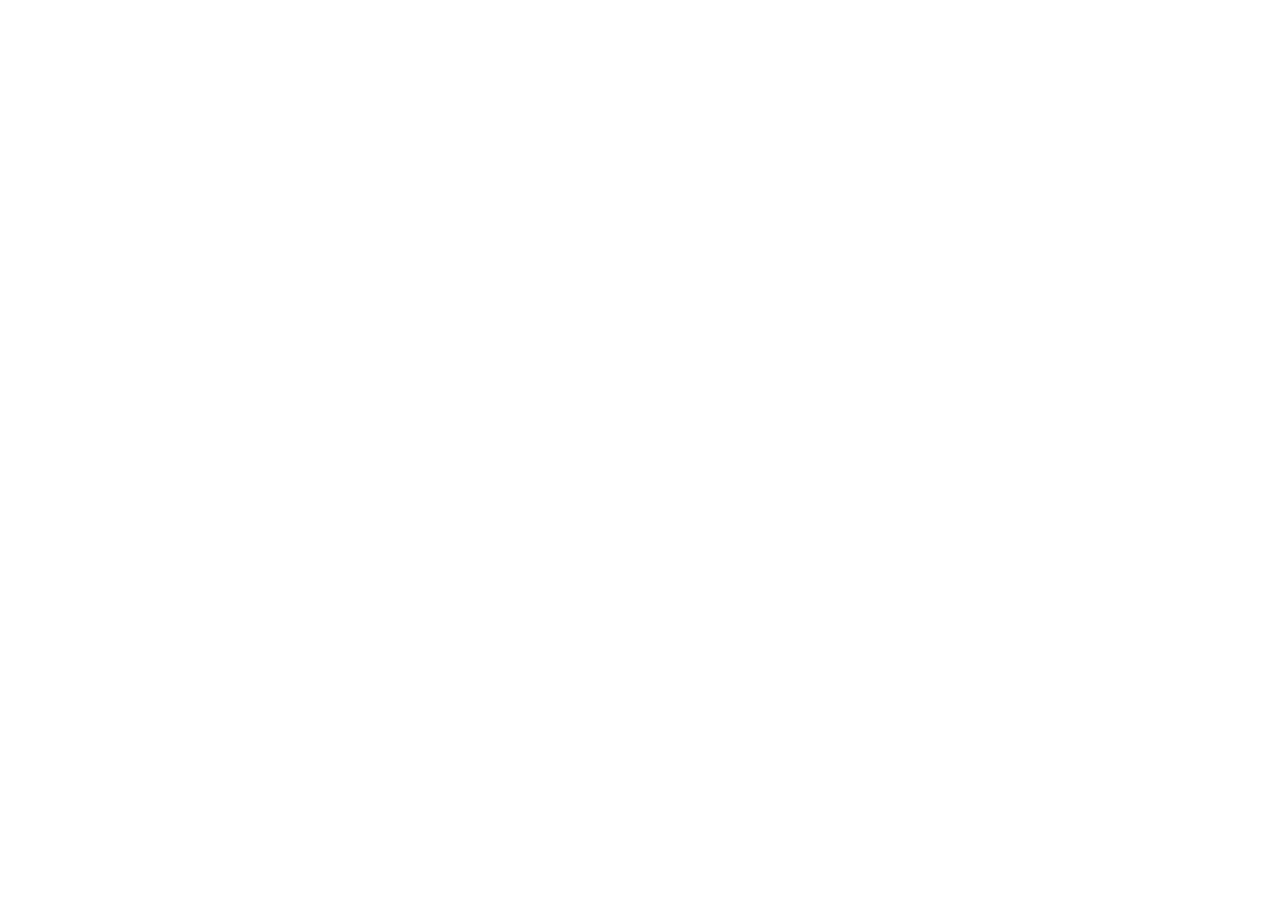
==== HTML-folder/editor.html @ 886d361d "nextline-cv-studio" ====
<!DOCTYPE html>
<html lang="en">
<head>
    <meta charset="UTF-8">
    <meta name="viewport" content="width=device-width, initial-scale=1.0">
    <title>Make Your CV</title>
    <link rel="shortcut icon" href="../assets/icons/logo.png" type="image/x-icon">
    <link rel="stylesheet" href="../CSS-folder/common.css">
    <link rel="stylesheet" href="../CSS-folder/editor.css">
</head>
<body>
    




    <script src="../JS-folder/editor.js"></script>
</body>
</html>
---- CSS-folder/common.css ----
*{
    margin: 0%;
    padding: 0%;
    box-sizing: border-box;
}

/* is file me ap common css lekhen ge jo hr file k leye apply hoga jese navbar ki css etc. and remove this line before coding */
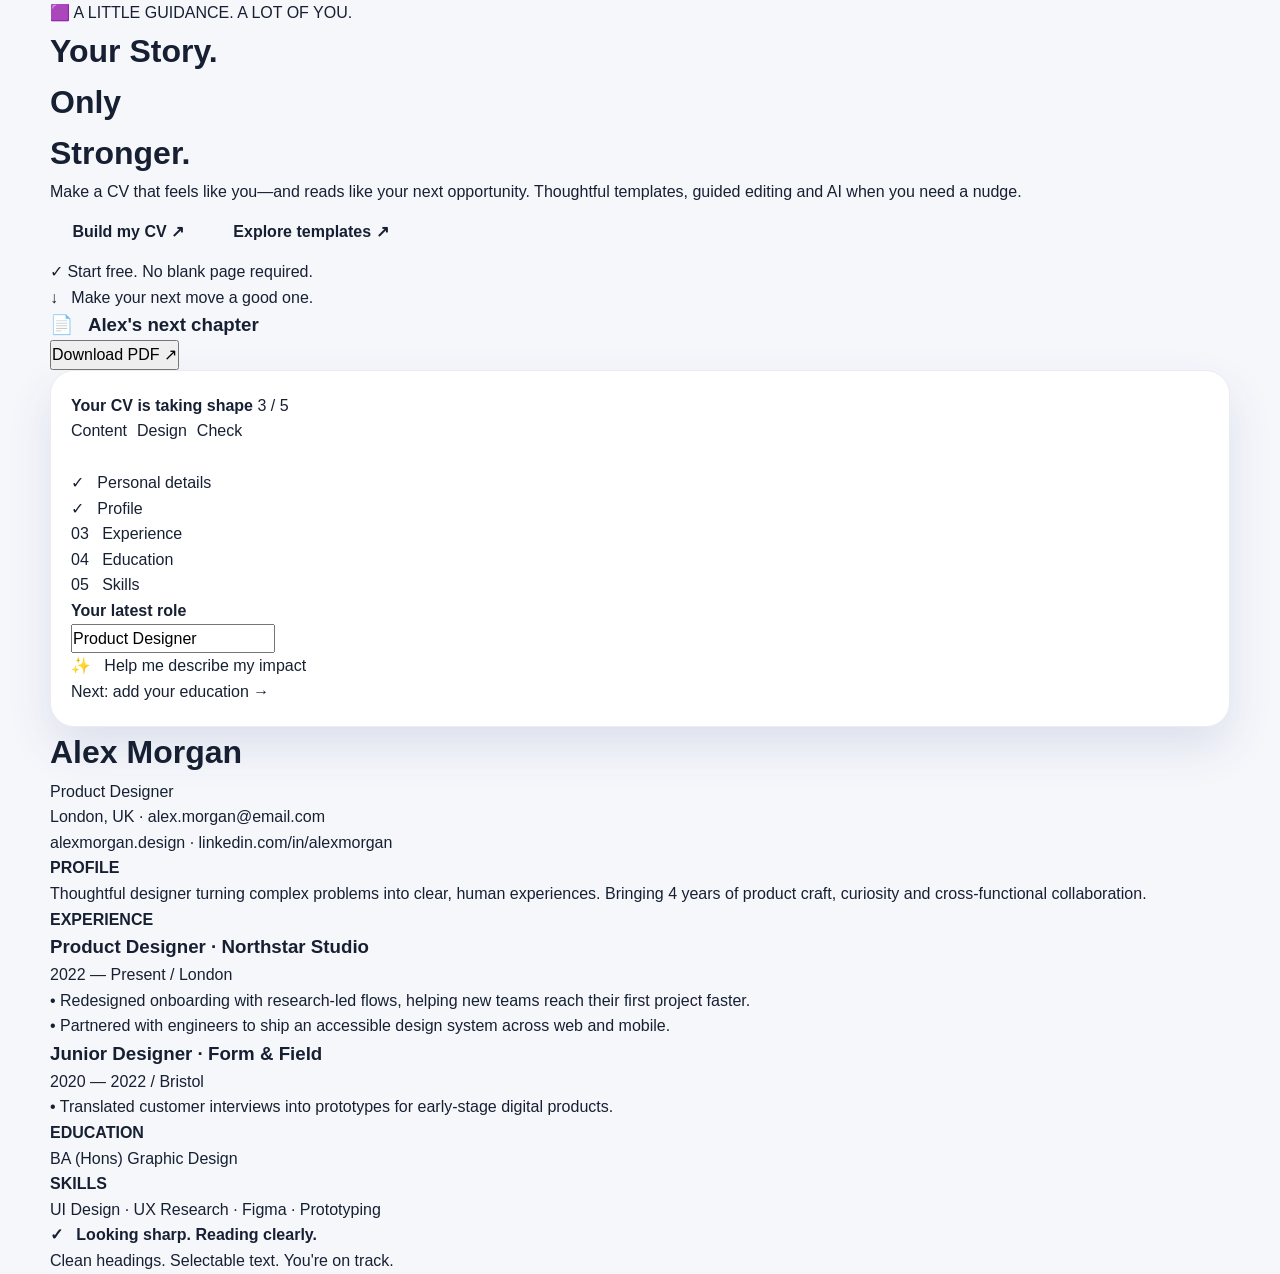
==== commit ed8296bc: "Updated HTML project" ====
--- a/HTML-folder/editor.html
+++ b/HTML-folder/editor.html
@@ -1,19 +1,224 @@
 <!DOCTYPE html>
 <html lang="en">
-<head>
-    <meta charset="UTF-8">
-    <meta name="viewport" content="width=device-width, initial-scale=1.0">
-    <title>Make Your CV</title>
-    <link rel="shortcut icon" href="../assets/icons/logo.png" type="image/x-icon">
-    <link rel="stylesheet" href="../CSS-folder/common.css">
-    <link rel="stylesheet" href="../CSS-folder/editor.css">
-</head>
-<body>
-    
-
-
-
-
-    <script src="../JS-folder/editor.js"></script>
-</body>
-</html>+  <head>
+    <meta charset="UTF-8" />
+    <meta name="viewport" content="width=device-width, initial-scale=1.0" />
+    <title>Build Your CV | nextline CV Studio</title>
+    <link rel="shortcut icon" href="../assets/icons/logo.png" type="image/x-icon" />
+    <link rel="stylesheet" href="../CSS-folder/common.css" />
+    <link rel="stylesheet" href="../CSS-folder/editor.css" />
+  </head>
+  <body>
+  <div class="container">
+
+        <div class="left">
+
+            <div class="small-text">
+                🟪 A LITTLE GUIDANCE. A LOT OF YOU.
+            </div>
+
+            <h1>
+                Your Story.<br>
+                Only<br>
+                Stronger.
+            </h1>
+
+            <div class="line"></div>
+
+            <p class="description">
+                Make a CV that feels like you—and reads like your
+                next opportunity. Thoughtful templates, guided
+                editing and AI when you need a nudge.
+            </p>
+
+            <div class="buttons">
+
+                <a href="#" class="btn primary">
+                    Build my CV ↗
+                </a>
+
+                <a href="#" class="btn secondary">
+                    Explore templates ↗
+                </a>
+
+            </div>
+
+            <div class="check">
+                <span>✓</span> Start free. No blank page required.
+            </div>
+
+            <div class="bottom-text">
+                ↓ &nbsp; Make your next move a good one.
+            </div>
+
+        </div>
+
+
+        <!-- RIGHT SIDE -->
+
+        <div class="right">
+
+            <div class="editor">
+
+                <div class="top-bar">
+
+                    <h3>📄 &nbsp; Alex's next chapter</h3>
+
+                    <button class="download">
+                        Download PDF ↗
+                    </button>
+
+                </div>
+
+
+                <div class="editor-content">
+
+                    <!-- SIDEBAR -->
+
+                    <div class="sidebar">
+
+                        <div class="progress">
+                            <b>Your CV is taking shape</b>
+                            <span>3 / 5</span>
+                        </div>
+
+                        <div class="progress-line">
+                            <div></div>
+                        </div>
+
+                        <div class="tabs">
+                            <span class="active">Content</span>
+                            <span>Design</span>
+                            <span>Check</span>
+                        </div>
+
+                        <div class="menu">
+
+                            <p>✓ &nbsp; Personal details</p>
+
+                            <p>✓ &nbsp; Profile</p>
+
+                            <p class="selected">
+                                03 &nbsp; Experience
+                            </p>
+
+                            <p>04 &nbsp; Education</p>
+
+                            <p>05 &nbsp; Skills</p>
+
+                        </div>
+
+                        <h4>Your latest role</h4>
+
+                        <input type="text" value="Product Designer">
+
+                        <div class="help">
+                            ✨ &nbsp; Help me describe my impact
+                        </div>
+
+                        <div class="next">
+                            Next: add your education →
+                        </div>
+
+                    </div>
+
+
+                    <!-- CV PREVIEW -->
+
+                    <div class="preview">
+
+                        <div class="cv">
+
+                            <h1>Alex Morgan</h1>
+
+                            <div class="job">
+                                Product Designer
+                            </div>
+
+                            <div class="details">
+                                London, UK · alex.morgan@email.com<br>
+                                alexmorgan.design · linkedin.com/in/alexmorgan
+                            </div>
+
+                            <div class="cv-line"></div>
+
+                            <h4>PROFILE</h4>
+
+                            <p>
+                                Thoughtful designer turning complex problems
+                                into clear, human experiences. Bringing 4 years
+                                of product craft, curiosity and cross-functional
+                                collaboration.
+                            </p>
+
+                            <h4>EXPERIENCE</h4>
+
+                            <h3>
+                                Product Designer · Northstar Studio
+                            </h3>
+
+                            <div class="details">
+                                2022 — Present / London
+                            </div>
+
+                            <p>
+                                • Redesigned onboarding with research-led flows,
+                                helping new teams reach their first project faster.
+                            </p>
+
+                            <p>
+                                • Partnered with engineers to ship an accessible
+                                design system across web and mobile.
+                            </p>
+
+                            <h3>
+                                Junior Designer · Form & Field
+                            </h3>
+
+                            <div class="details">
+                                2020 — 2022 / Bristol
+                            </div>
+
+                            <p>
+                                • Translated customer interviews into prototypes
+                                for early-stage digital products.
+                            </p>
+
+                            <h4>EDUCATION</h4>
+
+                            <p>
+                                BA (Hons) Graphic Design
+                            </p>
+
+                            <h4>SKILLS</h4>
+
+                            <p>
+                                UI Design · UX Research · Figma · Prototyping
+                            </p>
+
+                        </div>
+
+                    </div>
+
+                </div>
+
+            </div>
+
+
+            <!-- NOTIFICATION -->
+
+            <div class="notification">
+
+                <b>✓ &nbsp; Looking sharp. Reading clearly.</b>
+
+                <p>
+                    Clean headings. Selectable text. You're on track.
+                </p>
+
+            </div>
+
+        </div>
+
+    </div>
+  </body>
+</html>
--- a/CSS-folder/common.css
+++ b/CSS-folder/common.css
@@ -1,7 +1,196 @@
-*{
-    margin: 0%;
-    padding: 0%;
-    box-sizing: border-box;
+:root {
+  --bg: #f6f7fb;
+  --panel: #ffffff;
+  --panel-soft: #eef3ff;
+  --primary: #4b6bff;
+  --primary-deep: #2f4fd7;
+  --accent: #ffb545;
+  --text: #172033;
+  --muted: #5e6b85;
+  --line: rgba(23, 32, 51, 0.08);
+  --success: #1bbf70;
+  --shadow: 0 20px 45px rgba(41, 63, 128, 0.12);
 }
 
-/* is file me ap common css lekhen ge jo hr file k leye apply hoga jese navbar ki css etc. and remove this line before coding */+* {
+  box-sizing: border-box;
+  margin: 0;
+  padding: 0;
+}
+
+html {
+  scroll-behavior: smooth;
+}
+
+body {
+  font-family: "Segoe UI", Tahoma, sans-serif;
+  background: var(--bg);
+  color: var(--text);
+  line-height: 1.6;
+}
+
+a {
+  color: inherit;
+  text-decoration: none;
+}
+
+img {
+  max-width: 100%;
+  display: block;
+}
+
+button,
+input,
+select {
+  font: inherit;
+}
+
+.container {
+  width: min(1180px, calc(100% - 32px));
+  margin: 0 auto;
+}
+
+.site-header {
+  position: sticky;
+  top: 0;
+  z-index: 20;
+  backdrop-filter: blur(14px);
+  background: rgba(246, 247, 251, 0.8);
+  border-bottom: 1px solid var(--line);
+}
+
+.site-header .container {
+  display: flex;
+  align-items: center;
+  justify-content: space-between;
+  min-height: 78px;
+  gap: 18px;
+}
+
+.brand {
+  display: flex;
+  align-items: center;
+  gap: 12px;
+  font-weight: 700;
+  letter-spacing: 0.04em;
+}
+
+.brand-mark {
+  width: 42px;
+  height: 42px;
+  border-radius: 12px;
+  display: grid;
+  place-items: center;
+  background: linear-gradient(135deg, var(--primary), #7ec8ff);
+  color: #fff;
+  font-weight: 900;
+}
+
+.nav {
+  display: flex;
+  align-items: center;
+  gap: 28px;
+  color: var(--muted);
+}
+
+.nav a {
+  font-size: 0.96rem;
+  transition: color 0.2s ease;
+}
+
+.nav a:hover {
+  color: var(--primary);
+}
+
+.header-actions {
+  display: flex;
+  align-items: center;
+  gap: 12px;
+}
+
+.btn {
+  display: inline-flex;
+  align-items: center;
+  justify-content: center;
+  gap: 8px;
+  border: none;
+  border-radius: 12px;
+  padding: 0.9rem 1.4rem;
+  font-weight: 700;
+  cursor: pointer;
+  transition: transform 0.2s ease, box-shadow 0.2s ease, background 0.2s ease;
+}
+
+.btn:hover {
+  transform: translateY(-1px);
+}
+
+.btn-primary {
+  background: linear-gradient(135deg, var(--primary), var(--primary-deep));
+  color: #fff;
+  box-shadow: 0 18px 35px rgba(75, 107, 255, 0.22);
+}
+
+.btn-secondary {
+  background: #fff;
+  color: var(--text);
+  border: 1px solid var(--line);
+}
+
+.btn-ghost {
+  background: transparent;
+  color: var(--primary);
+  border: 1px solid rgba(75, 107, 255, 0.25);
+}
+
+.page-shell {
+  padding: 52px 0 80px;
+}
+
+.card {
+  background: var(--panel);
+  border: 1px solid var(--line);
+  border-radius: 22px;
+  box-shadow: var(--shadow);
+}
+
+.eyebrow {
+  display: inline-block;
+  padding: 0.5rem 0.8rem;
+  border-radius: 999px;
+  font-size: 0.75rem;
+  font-weight: 700;
+  letter-spacing: 0.06em;
+  text-transform: uppercase;
+  background: rgba(75, 107, 255, 0.12);
+  color: var(--primary);
+}
+
+.section-title {
+  font-size: clamp(2rem, 4vw, 3.5rem);
+  line-height: 1.1;
+  letter-spacing: -0.04em;
+}
+
+.muted {
+  color: var(--muted);
+}
+
+.grid {
+  display: grid;
+}
+
+@media (max-width: 760px) {
+  .site-header .container {
+    flex-wrap: wrap;
+    justify-content: center;
+    padding: 14px 0;
+  }
+
+  .nav {
+    width: 100%;
+    justify-content: center;
+    flex-wrap: wrap;
+    gap: 12px 18px;
+  }
+}
--- a/CSS-folder/editor.css
+++ b/CSS-folder/editor.css
@@ -0,0 +1,194 @@
+.editor-wrap {
+  padding: 38px 0 80px;
+}
+
+.editor-shell {
+  display: grid;
+  grid-template-columns: 240px minmax(0, 1.3fr) 360px;
+  gap: 20px;
+  align-items: start;
+}
+
+.sidebar,
+.workspace,
+.preview-panel {
+  background: #fff;
+  border: 1px solid var(--line);
+  border-radius: 24px;
+  box-shadow: var(--shadow);
+}
+
+.sidebar,
+.workspace {
+  padding: 22px 20px;
+}
+
+.side-group {
+  margin-bottom: 28px;
+}
+
+.side-group h3 {
+  margin-bottom: 14px;
+  font-size: 0.9rem;
+  letter-spacing: 0.08em;
+  text-transform: uppercase;
+  color: var(--muted);
+}
+
+.side-list {
+  display: grid;
+  gap: 12px;
+}
+
+.side-item {
+  display: flex;
+  justify-content: space-between;
+  align-items: center;
+  gap: 10px;
+  border: 1px solid var(--line);
+  background: #f9faff;
+  border-radius: 12px;
+  padding: 0.8rem 0.8rem;
+  font-weight: 600;
+}
+
+.side-item .check {
+  color: var(--success);
+}
+
+.workspace {
+  padding: 26px 24px;
+}
+
+.workspace-header {
+  display: flex;
+  align-items: center;
+  justify-content: space-between;
+  gap: 14px;
+  margin-bottom: 18px;
+}
+
+.workspace-header h2 {
+  font-size: clamp(1.7rem, 3vw, 2.5rem);
+  letter-spacing: -0.04em;
+}
+
+.tabs {
+  display: flex;
+  gap: 10px;
+  margin-bottom: 26px;
+  flex-wrap: wrap;
+}
+
+.tab {
+  border: 1px solid var(--line);
+  background: #f8f9ff;
+  color: var(--muted);
+  border-radius: 999px;
+  padding: 0.7rem 0.95rem;
+  font-weight: 700;
+  cursor: pointer;
+}
+
+.tab.active {
+  background: var(--primary);
+  border-color: var(--primary);
+  color: #fff;
+}
+
+.editor-form {
+  display: grid;
+  gap: 18px;
+}
+
+.field-row {
+  display: grid;
+  grid-template-columns: repeat(2, minmax(0, 1fr));
+  gap: 14px;
+}
+
+.form-field {
+  display: grid;
+  gap: 8px;
+}
+
+.form-field label {
+  font-weight: 700;
+}
+
+.form-field input,
+.form-field textarea {
+  width: 100%;
+  border: 1px solid rgba(23, 32, 51, 0.12);
+  border-radius: 12px;
+  background: #f9faff;
+  padding: 0.9rem 1rem;
+}
+
+.form-field textarea {
+  min-height: 130px;
+  resize: vertical;
+}
+
+.preview-panel {
+  padding: 22px 18px;
+}
+
+.cv-card {
+  background: linear-gradient(180deg, #fff 0%, #f7f9ff 100%);
+  border: 1px solid var(--line);
+  border-radius: 20px;
+  padding: 22px 18px;
+}
+
+.cv-header {
+  border-bottom: 1px solid var(--line);
+  padding-bottom: 14px;
+  margin-bottom: 16px;
+}
+
+.cv-header h3 {
+  font-size: 1.8rem;
+  line-height: 1.1;
+}
+
+.cv-header p {
+  color: var(--muted);
+  margin-top: 6px;
+}
+
+.cv-section {
+  margin-top: 16px;
+}
+
+.cv-section h4 {
+  letter-spacing: 0.12em;
+  text-transform: uppercase;
+  font-size: 0.72rem;
+  color: var(--muted);
+  margin-bottom: 10px;
+}
+
+.cv-section p,
+.cv-section li {
+  color: var(--text);
+  font-size: 0.95rem;
+}
+
+.cv-section ul {
+  padding-left: 18px;
+  display: grid;
+  gap: 8px;
+}
+
+@media (max-width: 980px) {
+  .editor-shell {
+    grid-template-columns: 1fr;
+  }
+}
+
+@media (max-width: 580px) {
+  .field-row {
+    grid-template-columns: 1fr;
+  }
+}
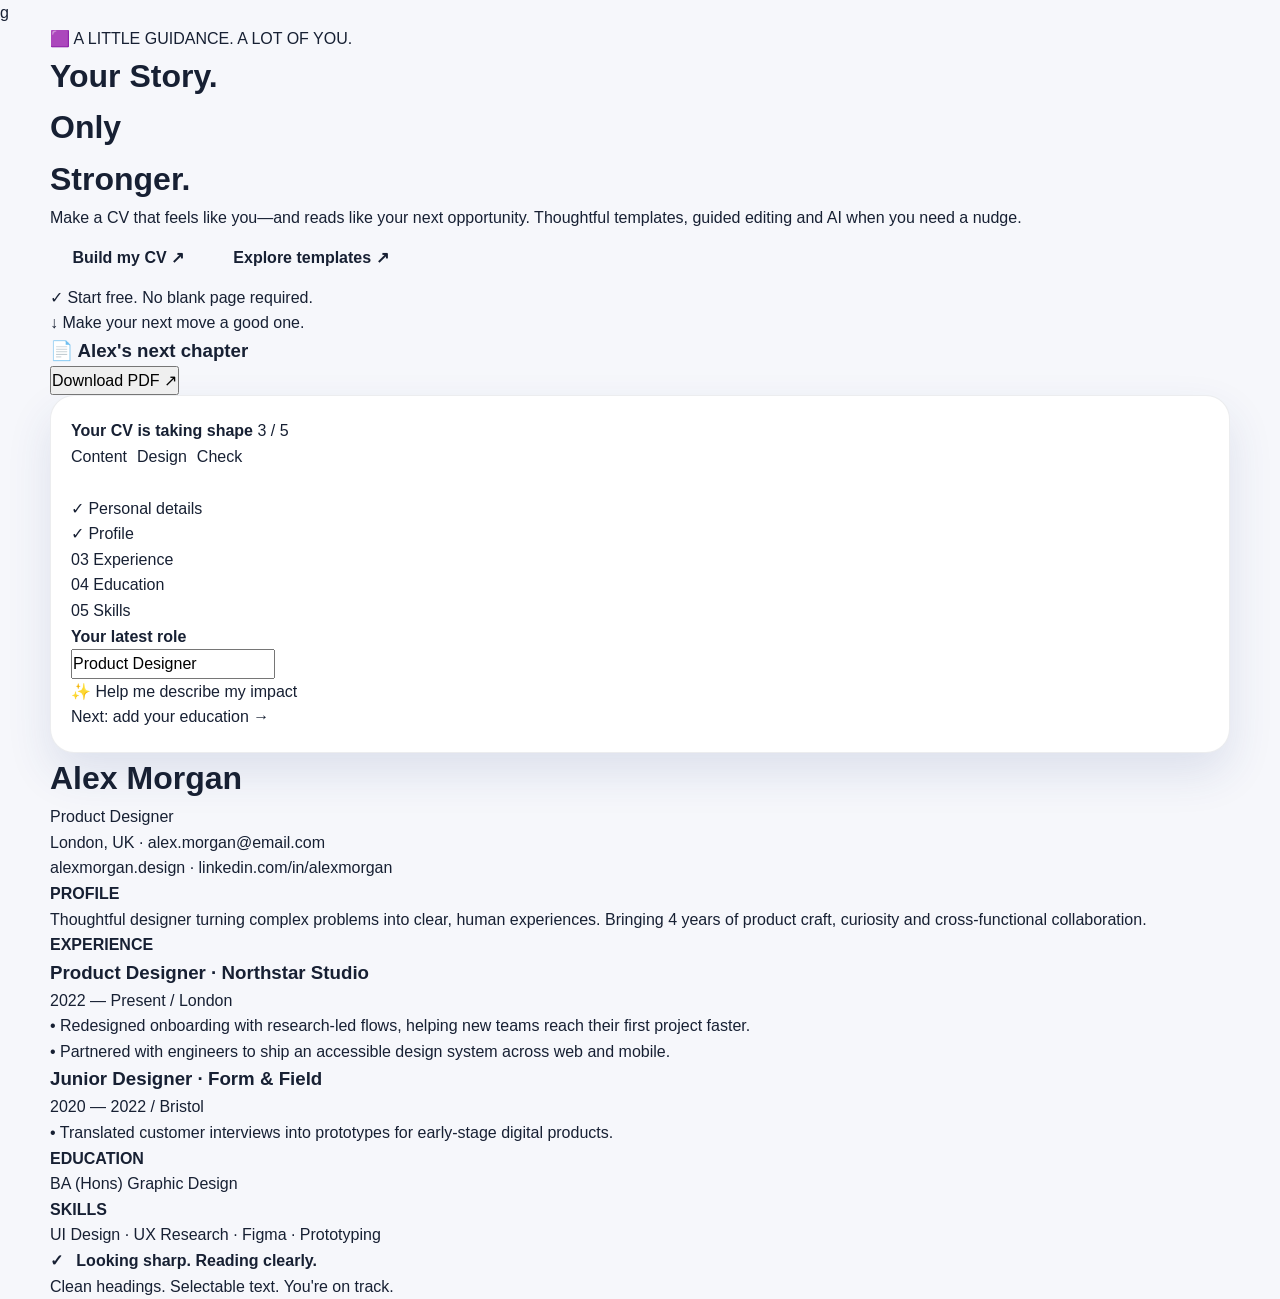
==== commit 884bba81: "initial stage 0" ====
--- a/HTML-folder/editor.html
+++ b/HTML-folder/editor.html
@@ -1,5 +1,5 @@
 <!DOCTYPE html>
-<html lang="en">
+g <html lang="en">
   <head>
     <meta charset="UTF-8" />
     <meta name="viewport" content="width=device-width, initial-scale=1.0" />
@@ -48,7 +48,7 @@
             </div>
 
             <div class="bottom-text">
-                ↓ &nbsp; Make your next move a good one.
+                ↓ Make your next move a good one.
             </div>
 
         </div>
@@ -62,7 +62,7 @@
 
                 <div class="top-bar">
 
-                    <h3>📄 &nbsp; Alex's next chapter</h3>
+                    <h3>📄 Alex's next chapter</h3>
 
                     <button class="download">
                         Download PDF ↗
@@ -94,17 +94,17 @@
 
                         <div class="menu">
 
-                            <p>✓ &nbsp; Personal details</p>
-
-                            <p>✓ &nbsp; Profile</p>
+                            <p>✓ Personal details</p>
+
+                            <p>✓ Profile</p>
 
                             <p class="selected">
-                                03 &nbsp; Experience
-                            </p>
-
-                            <p>04 &nbsp; Education</p>
-
-                            <p>05 &nbsp; Skills</p>
+                                03 Experience
+                            </p>
+
+                            <p>04 Education</p>
+
+                            <p>05  Skills</p>
 
                         </div>
 
@@ -113,7 +113,7 @@
                         <input type="text" value="Product Designer">
 
                         <div class="help">
-                            ✨ &nbsp; Help me describe my impact
+                            ✨  Help me describe my impact
                         </div>
 
                         <div class="next">
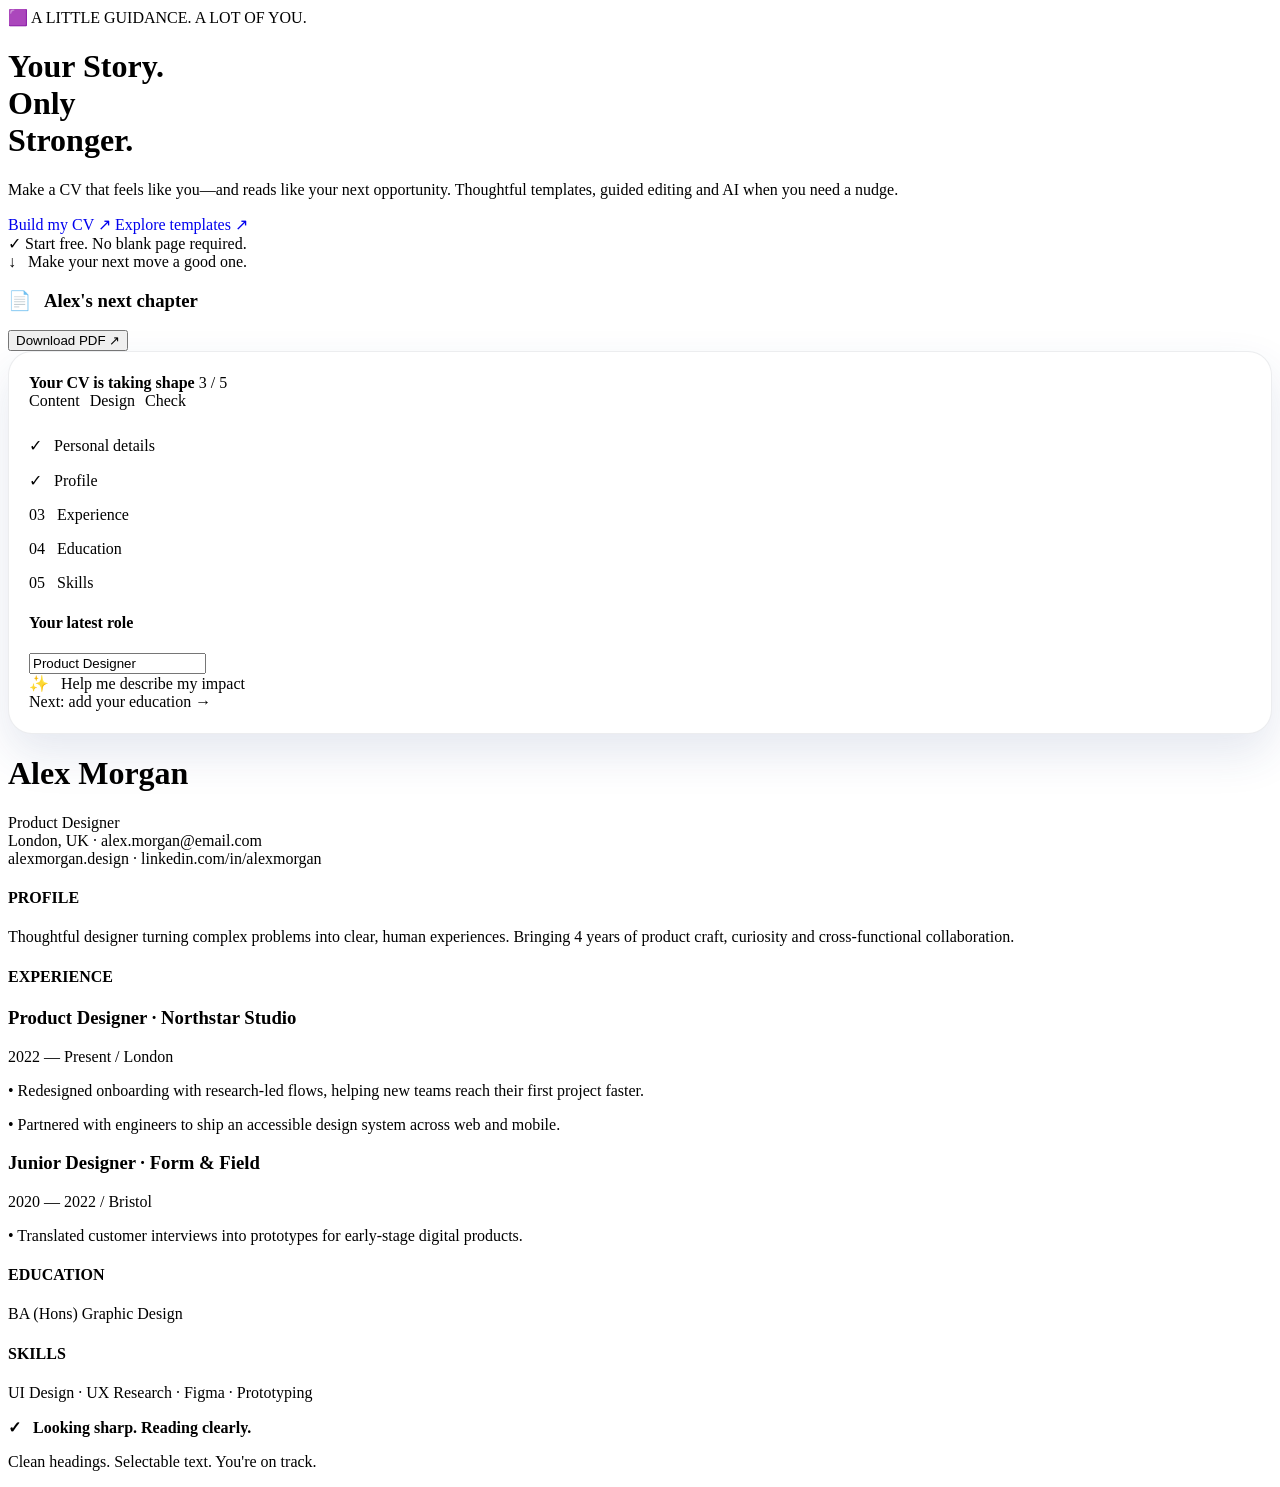
==== commit 814995b8: "update editor page" ====
--- a/HTML-folder/editor.html
+++ b/HTML-folder/editor.html
@@ -1,5 +1,5 @@
 <!DOCTYPE html>
-g <html lang="en">
+<html lang="en">
   <head>
     <meta charset="UTF-8" />
     <meta name="viewport" content="width=device-width, initial-scale=1.0" />
@@ -48,7 +48,7 @@
             </div>
 
             <div class="bottom-text">
-                ↓ Make your next move a good one.
+                ↓ &nbsp; Make your next move a good one.
             </div>
 
         </div>
@@ -62,7 +62,7 @@
 
                 <div class="top-bar">
 
-                    <h3>📄 Alex's next chapter</h3>
+                    <h3>📄 &nbsp; Alex's next chapter</h3>
 
                     <button class="download">
                         Download PDF ↗
@@ -94,17 +94,17 @@
 
                         <div class="menu">
 
-                            <p>✓ Personal details</p>
-
-                            <p>✓ Profile</p>
+                            <p>✓ &nbsp; Personal details</p>
+
+                            <p>✓ &nbsp; Profile</p>
 
                             <p class="selected">
-                                03 Experience
-                            </p>
-
-                            <p>04 Education</p>
-
-                            <p>05  Skills</p>
+                                03 &nbsp; Experience
+                            </p>
+
+                            <p>04 &nbsp; Education</p>
+
+                            <p>05 &nbsp; Skills</p>
 
                         </div>
 
@@ -113,7 +113,7 @@
                         <input type="text" value="Product Designer">
 
                         <div class="help">
-                            ✨  Help me describe my impact
+                            ✨ &nbsp; Help me describe my impact
                         </div>
 
                         <div class="next">
--- a/CSS-folder/common.css
+++ b/CSS-folder/common.css
@@ -12,6 +12,65 @@
   --shadow: 0 20px 45px rgba(41, 63, 128, 0.12);
 }
 
+<<<<<<< HEAD
+:root{
+    --primary-text-color : #25252A;
+    --primary-btn-color : #6543DC ;
+    --secondary-color : #D5F58A;
+    --bg-color : #FFFFFF;
+    --border-color : #DFDED8;
+    --para-color : #6A6973;
+    --primary-font : 'DM Serif Display';
+    --secondary-font : 'Inter',sans-serif;
+}
+
+a{
+    text-decoration: none;
+}
+
+h2{
+    font-family: var(--primary-font);
+    font-size: 54px;
+}
+
+/* navbar top */
+
+.navbar{
+    font-family: var(--secondary-font);
+    font-size: 15px;
+    font-weight: bold;
+    padding: 10px 20px;
+    width: 100%;
+    display: flex;
+    align-items: center;
+    list-style: none;
+    gap: 30;
+    justify-content: space-between;
+    border: 2px solid #DFDED8;
+}
+
+.nav-actions{
+    display: flex;
+    justify-content: space-between;
+    align-items: center;
+    gap: 20px;
+}
+
+.nav-link{
+    margin-left: 20px;
+}
+
+.nav-links a,.login-btn{
+    color: black;
+}
+
+.btn-primary1{
+    padding: 15px;
+    border-radius: 8px;
+    background-color: var(--primary-btn-color);
+    color: #FFFFFF;
+
+=======
 * {
   box-sizing: border-box;
   margin: 0;
@@ -193,4 +252,5 @@
     flex-wrap: wrap;
     gap: 12px 18px;
   }
-}
+>>>>>>> ed8296b (Updated HTML project)
+}
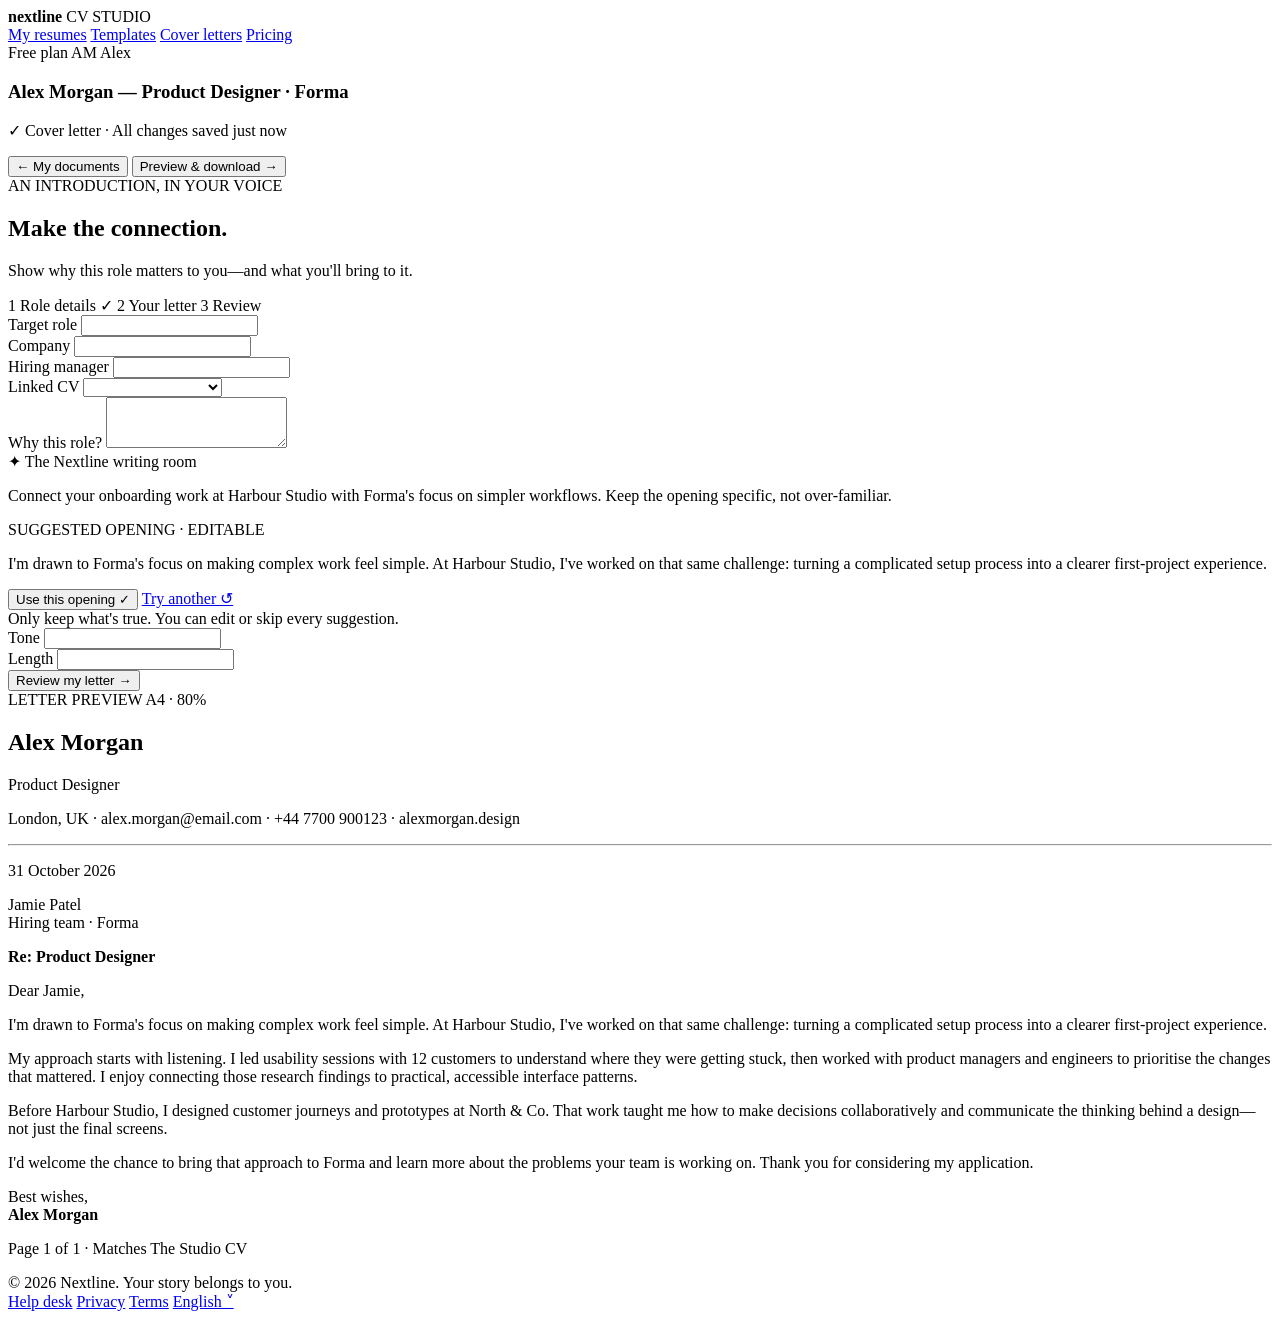
==== commit c7e4a0e0: "initial stage 0" ====
--- a/HTML-folder/editor.html
+++ b/HTML-folder/editor.html
@@ -1,224 +1,166 @@
 <!DOCTYPE html>
 <html lang="en">
-  <head>
-    <meta charset="UTF-8" />
-    <meta name="viewport" content="width=device-width, initial-scale=1.0" />
-    <title>Build Your CV | nextline CV Studio</title>
-    <link rel="shortcut icon" href="../assets/icons/logo.png" type="image/x-icon" />
-    <link rel="stylesheet" href="../CSS-folder/common.css" />
-    <link rel="stylesheet" href="../CSS-folder/editor.css" />
-  </head>
-  <body>
-  <div class="container">
+<head>
+  <meta charset="UTF-8">
+  <meta name="viewport" content="width=device-width, initial-scale=1.0">
+  <title>Nextline - Cover Letter Builder</title>
+  <link rel="stylesheet" href="style.css">
+</head>
+<body>
 
-        <div class="left">
+  <!-- Top Navbar -->
+  <header class="navbar">
+    <div class="nav-left">
+      <span class="logo"><strong>nextline</strong> CV STUDIO</span>
+    </div>
+    <nav class="nav-links">
+      <a href="#">My resumes</a>
+      <a href="#">Templates</a>
+      <a href="#" class="active">Cover letters</a>
+      <a href="#">Pricing</a>
+    </nav>
+    <div class="nav-right">
+      <span class="badge">Free plan</span>
+      <span class="avatar">AM</span>
+      <span class="user-name">Alex</span>
+    </div>
+  </header>
 
-            <div class="small-text">
-                🟪 A LITTLE GUIDANCE. A LOT OF YOU.
-            </div>
+  <!-- Sub Header / Action Bar -->
+  <div class="action-bar">
+    <div class="doc-title-info">
+      <h3>Alex Morgan — Product Designer · Forma</h3>
+      <p class="status">✓ Cover letter · All changes saved just now</p>
+    </div>
+    <div class="action-buttons">
+      <button class="btn-secondary">← My documents</button>
+      <button class="btn-purple">Preview & download →</button>
+    </div>
+  </div>
 
-            <h1>
-                Your Story.<br>
-                Only<br>
-                Stronger.
-            </h1>
+  <!-- Main Content Layout -->
+  <main class="container">
 
-            <div class="line"></div>
+    <!-- Left Column: Form & Suggestions -->
+    <section class="left-panel">
+      <span class="section-tag">AN INTRODUCTION, IN YOUR VOICE</span>
+      <h1 class="main-title">Make the connection.</h1>
+      <p class="sub-text">Show why this role matters to you—and what you'll bring to it.</p>
 
-            <p class="description">
-                Make a CV that feels like you—and reads like your
-                next opportunity. Thoughtful templates, guided
-                editing and AI when you need a nudge.
-            </p>
+      <!-- Stepper Tabs -->
+      <div class="stepper">
+        <span class="step done">1 Role details ✓</span>
+        <span class="step active">2 Your letter</span>
+        <span class="step">3 Review</span>
+      </div>
 
-            <div class="buttons">
+      <!-- Input Fields Grid -->
+      <form class="form-grid">
+        <div class="field">
+          <label>Target role</label>
+          <input type="text" value="">
+        </div>
+        <div class="field">
+          <label>Company</label>
+          <input type="text" value="">
+        </div>
+        <div class="field full-width">
+          <label>Hiring manager</label>
+          <input type="text" value="">
+        </div>
+        <div class="field full-width">
+          <label>Linked CV</label>
+          <select>
+            <option></option>
+            <option>for digstan</option>
+            <option>for digital marketing</option>
+          </select>
+        </div>
+        <div class="field full-width">
+          <label>Why this role?</label>
+          <textarea rows="3"></textarea>
+        </div>
+      </form>
 
-                <a href="#" class="btn primary">
-                    Build my CV ↗
-                </a>
+      <!-- AI Writing Room Box -->
+      <div class="ai-box">
+        <div class="ai-header">✦ The Nextline writing room</div>
+        <p class="ai-desc">Connect your onboarding work at Harbour Studio with Forma's focus on simpler workflows. Keep the opening specific, not over-familiar.</p>
+        
+        <div class="ai-card">
+          <span class="ai-tag">SUGGESTED OPENING · EDITABLE</span>
+          <p class="ai-text">I'm drawn to Forma's focus on making complex work feel simple. At Harbour Studio, I've worked on that same challenge: turning a complicated setup process into a clearer first-project experience.</p>
+          <div class="ai-actions">
+            <button class="btn-use">Use this opening ✓</button>
+            <a href="#" class="btn-link">Try another ↺</a>
+          </div>
+        </div>
+        <span class="ai-footer">Only keep what's true. You can edit or skip every suggestion.</span>
+      </div>
 
-                <a href="#" class="btn secondary">
-                    Explore templates ↗
-                </a>
+      <!-- Tone & Length Options -->
+      <div class="options-grid">
+        <div class="field">
+          <label>Tone</label>
+          <input type="text">
+        </div>
+        <div class="field">
+          <label>Length</label>
+          <input type="text">
+        </div>
+      </div>
 
-            </div>
+      <button class="btn-submit">Review my letter →</button>
+    </section>
 
-            <div class="check">
-                <span>✓</span> Start free. No blank page required.
-            </div>
+    <!-- Right Column: Document Preview -->
+    <section class="right-panel">
+      <div class="preview-header">
+        <span>LETTER PREVIEW</span>
+        <span>A4 · 80%</span>
+      </div>
 
-            <div class="bottom-text">
-                ↓ &nbsp; Make your next move a good one.
-            </div>
+      <!-- A4 Page Paper -->
+      <div class="paper">
+        <h1 class="doc-name">Alex Morgan</h1>
+        <p class="doc-role">Product Designer</p>
+        <p class="doc-meta">London, UK · alex.morgan@email.com · +44 7700 900123 · alexmorgan.design</p>
+        
+        <hr class="doc-line">
 
-        </div>
+        <p class="doc-date">31 October 2026</p>
+        <p>Jamie Patel<br>Hiring team · Forma</p>
+        
+        <p class="doc-re"><strong>Re: Product Designer</strong></p>
+        
+        <p>Dear Jamie,</p>
+        <p>I'm drawn to Forma's focus on making complex work feel simple. At Harbour Studio, I've worked on that same challenge: turning a complicated setup process into a clearer first-project experience.</p>
+        <p>My approach starts with listening. I led usability sessions with 12 customers to understand where they were getting stuck, then worked with product managers and engineers to prioritise the changes that mattered. I enjoy connecting those research findings to practical, accessible interface patterns.</p>
+        <p>Before Harbour Studio, I designed customer journeys and prototypes at North & Co. That work taught me how to make decisions collaboratively and communicate the thinking behind a design—not just the final screens.</p>
+        <p>I'd welcome the chance to bring that approach to Forma and learn more about the problems your team is working on. Thank you for considering my application.</p>
+        
+        <p>Best wishes,<br><strong>Alex Morgan</strong></p>
+      </div>
+      <p class="preview-footer">Page 1 of 1 · Matches The Studio CV</p>
+    </section>
+
+  </main>
+
+  <!-- Footer -->
+  <footer class="footer">
+    <span>© 2026 Nextline. Your story belongs to you.</span>
+    <div class="footer-links">
+      <a href="#">Help desk</a>
+      <a href="#">Privacy</a>
+      <a href="#">Terms</a>
+      <a href="#">English ˅</a>
+    </div>
+  </footer>
 
 
-        <!-- RIGHT SIDE -->
+  
+  
+   
 
-        <div class="right">
-
-            <div class="editor">
-
-                <div class="top-bar">
-
-                    <h3>📄 &nbsp; Alex's next chapter</h3>
-
-                    <button class="download">
-                        Download PDF ↗
-                    </button>
-
-                </div>
-
-
-                <div class="editor-content">
-
-                    <!-- SIDEBAR -->
-
-                    <div class="sidebar">
-
-                        <div class="progress">
-                            <b>Your CV is taking shape</b>
-                            <span>3 / 5</span>
-                        </div>
-
-                        <div class="progress-line">
-                            <div></div>
-                        </div>
-
-                        <div class="tabs">
-                            <span class="active">Content</span>
-                            <span>Design</span>
-                            <span>Check</span>
-                        </div>
-
-                        <div class="menu">
-
-                            <p>✓ &nbsp; Personal details</p>
-
-                            <p>✓ &nbsp; Profile</p>
-
-                            <p class="selected">
-                                03 &nbsp; Experience
-                            </p>
-
-                            <p>04 &nbsp; Education</p>
-
-                            <p>05 &nbsp; Skills</p>
-
-                        </div>
-
-                        <h4>Your latest role</h4>
-
-                        <input type="text" value="Product Designer">
-
-                        <div class="help">
-                            ✨ &nbsp; Help me describe my impact
-                        </div>
-
-                        <div class="next">
-                            Next: add your education →
-                        </div>
-
-                    </div>
-
-
-                    <!-- CV PREVIEW -->
-
-                    <div class="preview">
-
-                        <div class="cv">
-
-                            <h1>Alex Morgan</h1>
-
-                            <div class="job">
-                                Product Designer
-                            </div>
-
-                            <div class="details">
-                                London, UK · alex.morgan@email.com<br>
-                                alexmorgan.design · linkedin.com/in/alexmorgan
-                            </div>
-
-                            <div class="cv-line"></div>
-
-                            <h4>PROFILE</h4>
-
-                            <p>
-                                Thoughtful designer turning complex problems
-                                into clear, human experiences. Bringing 4 years
-                                of product craft, curiosity and cross-functional
-                                collaboration.
-                            </p>
-
-                            <h4>EXPERIENCE</h4>
-
-                            <h3>
-                                Product Designer · Northstar Studio
-                            </h3>
-
-                            <div class="details">
-                                2022 — Present / London
-                            </div>
-
-                            <p>
-                                • Redesigned onboarding with research-led flows,
-                                helping new teams reach their first project faster.
-                            </p>
-
-                            <p>
-                                • Partnered with engineers to ship an accessible
-                                design system across web and mobile.
-                            </p>
-
-                            <h3>
-                                Junior Designer · Form & Field
-                            </h3>
-
-                            <div class="details">
-                                2020 — 2022 / Bristol
-                            </div>
-
-                            <p>
-                                • Translated customer interviews into prototypes
-                                for early-stage digital products.
-                            </p>
-
-                            <h4>EDUCATION</h4>
-
-                            <p>
-                                BA (Hons) Graphic Design
-                            </p>
-
-                            <h4>SKILLS</h4>
-
-                            <p>
-                                UI Design · UX Research · Figma · Prototyping
-                            </p>
-
-                        </div>
-
-                    </div>
-
-                </div>
-
-            </div>
-
-
-            <!-- NOTIFICATION -->
-
-            <div class="notification">
-
-                <b>✓ &nbsp; Looking sharp. Reading clearly.</b>
-
-                <p>
-                    Clean headings. Selectable text. You're on track.
-                </p>
-
-            </div>
-
-        </div>
-
-    </div>
-  </body>
-</html>
+</body>
+</html>
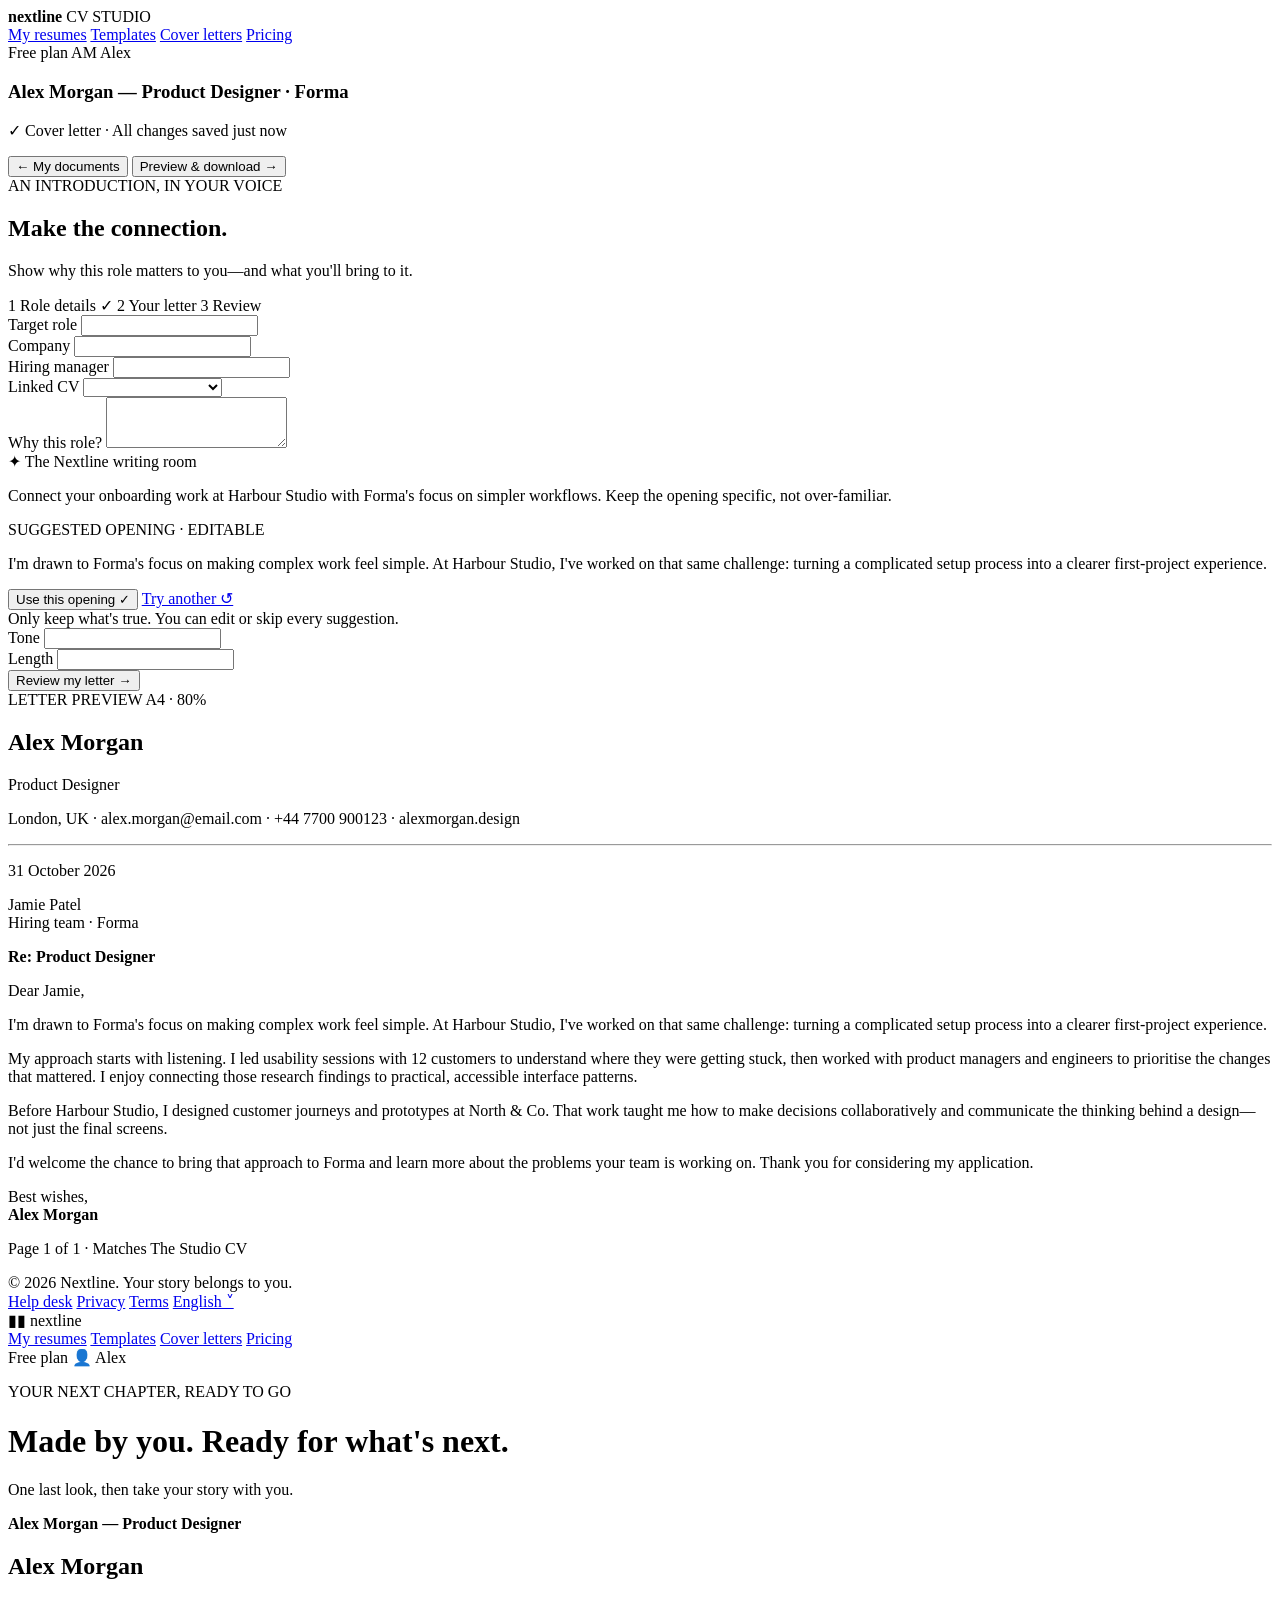
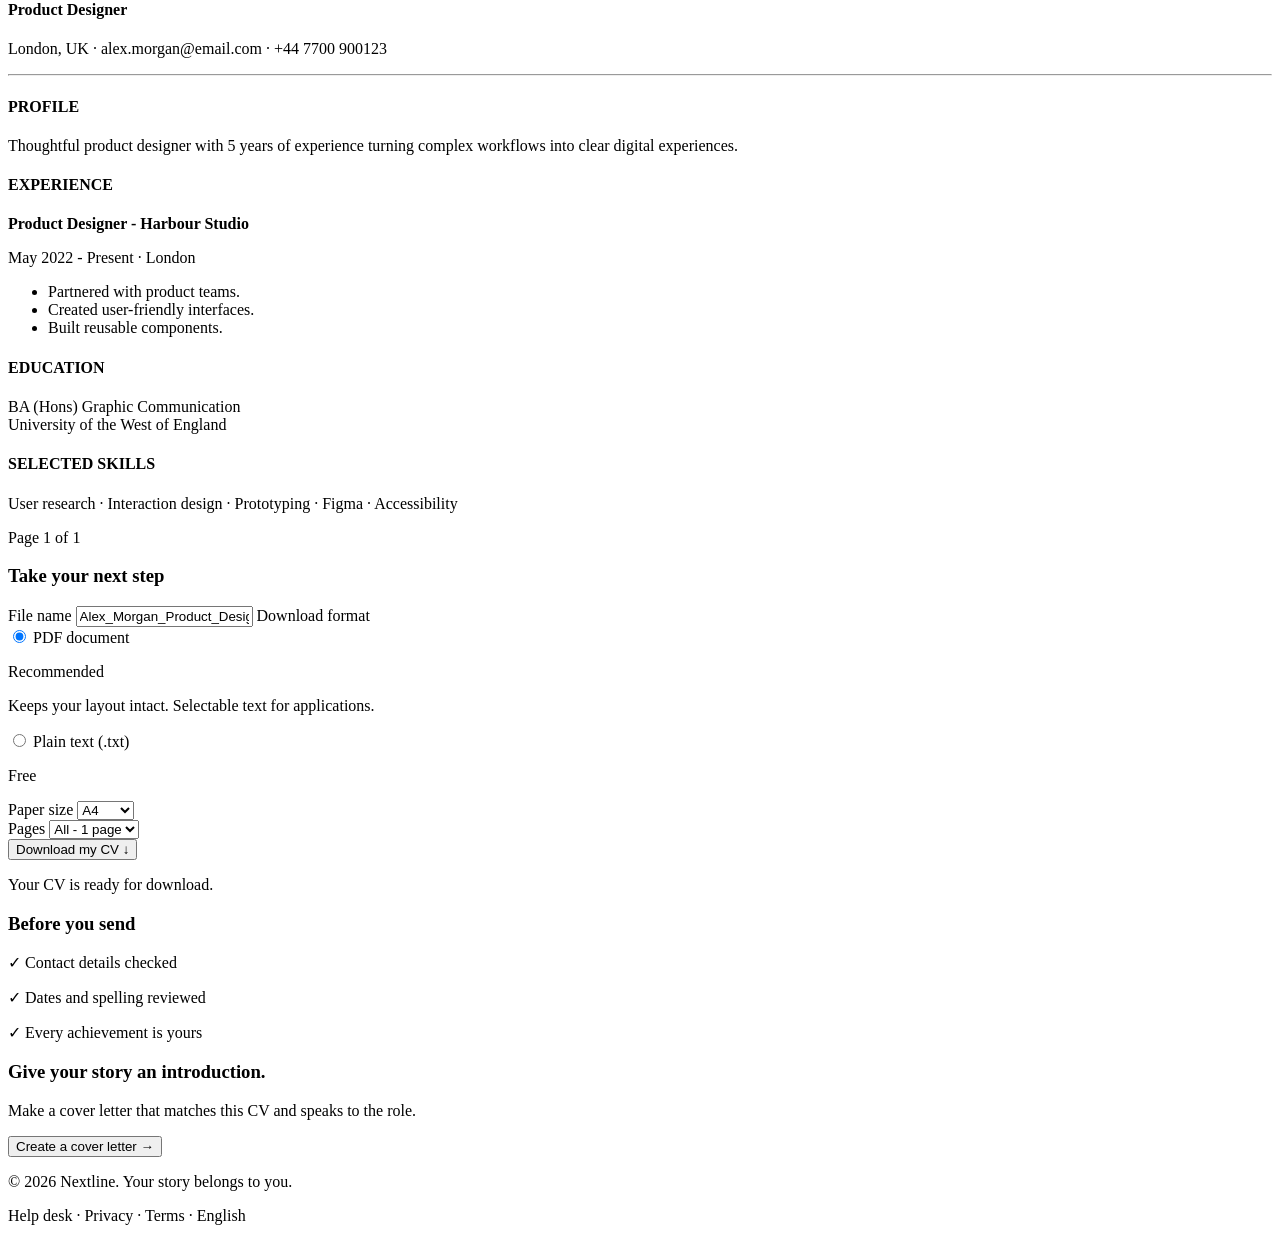
==== commit 2e657bfd: "initial stage 0" ====
--- a/HTML-folder/editor.html
+++ b/HTML-folder/editor.html
@@ -157,7 +157,229 @@
     </div>
   </footer>
 
-
+  
+  
+    <!-- Navbar -->
+    <nav class="navbar">
+
+        <div class="logo">▮▮ nextline</div>
+
+        <div class="nav-links">
+            <a href="#">My resumes</a>
+            <a href="#">Templates</a>
+            <a href="#">Cover letters</a>
+            <a href="#">Pricing</a>
+        </div>
+
+        <div class="profile">Free plan 👤 Alex</div>
+
+    </nav>
+
+
+    <!-- Main Section -->
+    <div class="container">
+
+        <p class="small-text">YOUR NEXT CHAPTER, READY TO GO</p>
+
+        <h1>Made by you. Ready for what's next.</h1>
+
+        <p class="subtitle">
+            One last look, then take your story with you.
+        </p>
+
+
+        <div class="main-content">
+
+            <!-- Resume Preview -->
+            <div class="preview">
+
+                <div class="preview-top">
+
+                    <b>Alex Morgan — Product Designer</b>
+                </div>
+
+
+                <div class="resume" id="resume">
+
+                    <h2>Alex Morgan</h2>
+
+                    <h4>Product Designer</h4>
+
+                    <p>
+                        London, UK · alex.morgan@email.com
+                        · +44 7700 900123
+                    </p>
+
+                    <hr>
+
+                    <h4>PROFILE</h4>
+
+                    <p>
+                        Thoughtful product designer with 5 years
+                        of experience turning complex workflows
+                        into clear digital experiences.
+                    </p>
+
+                    <h4>EXPERIENCE</h4>
+
+                    <b>Product Designer - Harbour Studio</b>
+
+                    <p>May 2022 - Present · London</p>
+
+                    <ul>
+                        <li>Partnered with product teams.</li>
+                        <li>Created user-friendly interfaces.</li>
+                        <li>Built reusable components.</li>
+                    </ul>
+
+                    <h4>EDUCATION</h4>
+
+                    <p>
+                        BA (Hons) Graphic Communication
+                        <br>
+                        University of the West of England
+                    </p>
+
+                    <h4>SELECTED SKILLS</h4>
+
+                    <p>
+                        User research · Interaction design ·
+                        Prototyping · Figma · Accessibility
+                    </p>
+
+                </div>
+
+                <div class="resume-footer">
+                    Page 1 of 1
+                </div>
+
+            </div>
+
+
+            <!-- Right Side -->
+            <div class="right-side">
+
+                <div class="card">
+
+                    <h3>Take your next step</h3>
+
+                    <label>File name</label>
+
+                    <input
+                        type="text"
+                        id="fileName"
+                        value="Alex_Morgan_Product_Designer"
+                    >
+
+                    <label>Download format</label>
+
+                    <div class="format active" id="pdfBox"
+                         onclick="selectFormat('pdf')">
+
+                        <input type="radio" name="format" checked>
+                        PDF document
+
+                        <p>Recommended</p>
+
+                        <p>
+                            Keeps your layout intact.
+                            Selectable text for applications.
+                        </p>
+
+                    </div>
+
+
+                    <div class="format" id="textBox"
+                         onclick="selectFormat('txt')">
+
+                        <input type="radio" name="format">
+                        Plain text (.txt)
+
+                        <p>Free</p>
+
+                    </div>
+
+
+                    <div class="row">
+
+                        <div>
+                            <label>Paper size</label>
+
+                            <select id="paperSize">
+                                <option>A4</option>
+                                <option>Letter</option>
+                            </select>
+                        </div>
+
+                        <div>
+                            <label>Pages</label>
+
+                            <select>
+                                <option>All - 1 page</option>
+                                <option>Page 1</option>
+                            </select>
+                        </div>
+
+                    </div>
+
+
+                    <button class="download-btn"
+                            onclick="downloadCV()">
+                        Download my CV ↓
+                    </button>
+
+                    <p class="note">
+                        Your CV is ready for download.
+                    </p>
+
+                </div>
+
+
+                <!-- Checklist -->
+                <div class="card">
+
+                    <h3>Before you send</h3>
+
+                    <p class="check">✓ Contact details checked</p>
+
+                    <p class="check">✓ Dates and spelling reviewed</p>
+
+                    <p class="check">✓ Every achievement is yours</p>
+
+                </div>
+
+
+                <!-- Cover Letter -->
+                <div class="cover">
+
+                    <h3>Give your story an introduction.</h3>
+
+                    <p>
+                        Make a cover letter that matches this CV
+                        and speaks to the role.
+                    </p>
+
+                    <button onclick="createCoverLetter()">
+                        Create a cover letter →
+                    </button>
+
+                </div>
+
+            </div>
+
+        </div>
+
+    </div>
+
+
+    <!-- Footer -->
+    <footer>
+
+        <p>© 2026 Nextline. Your story belongs to you.</p>
+
+        <p>Help desk · Privacy · Terms · English</p>
+
+    </footer>
   
   
    
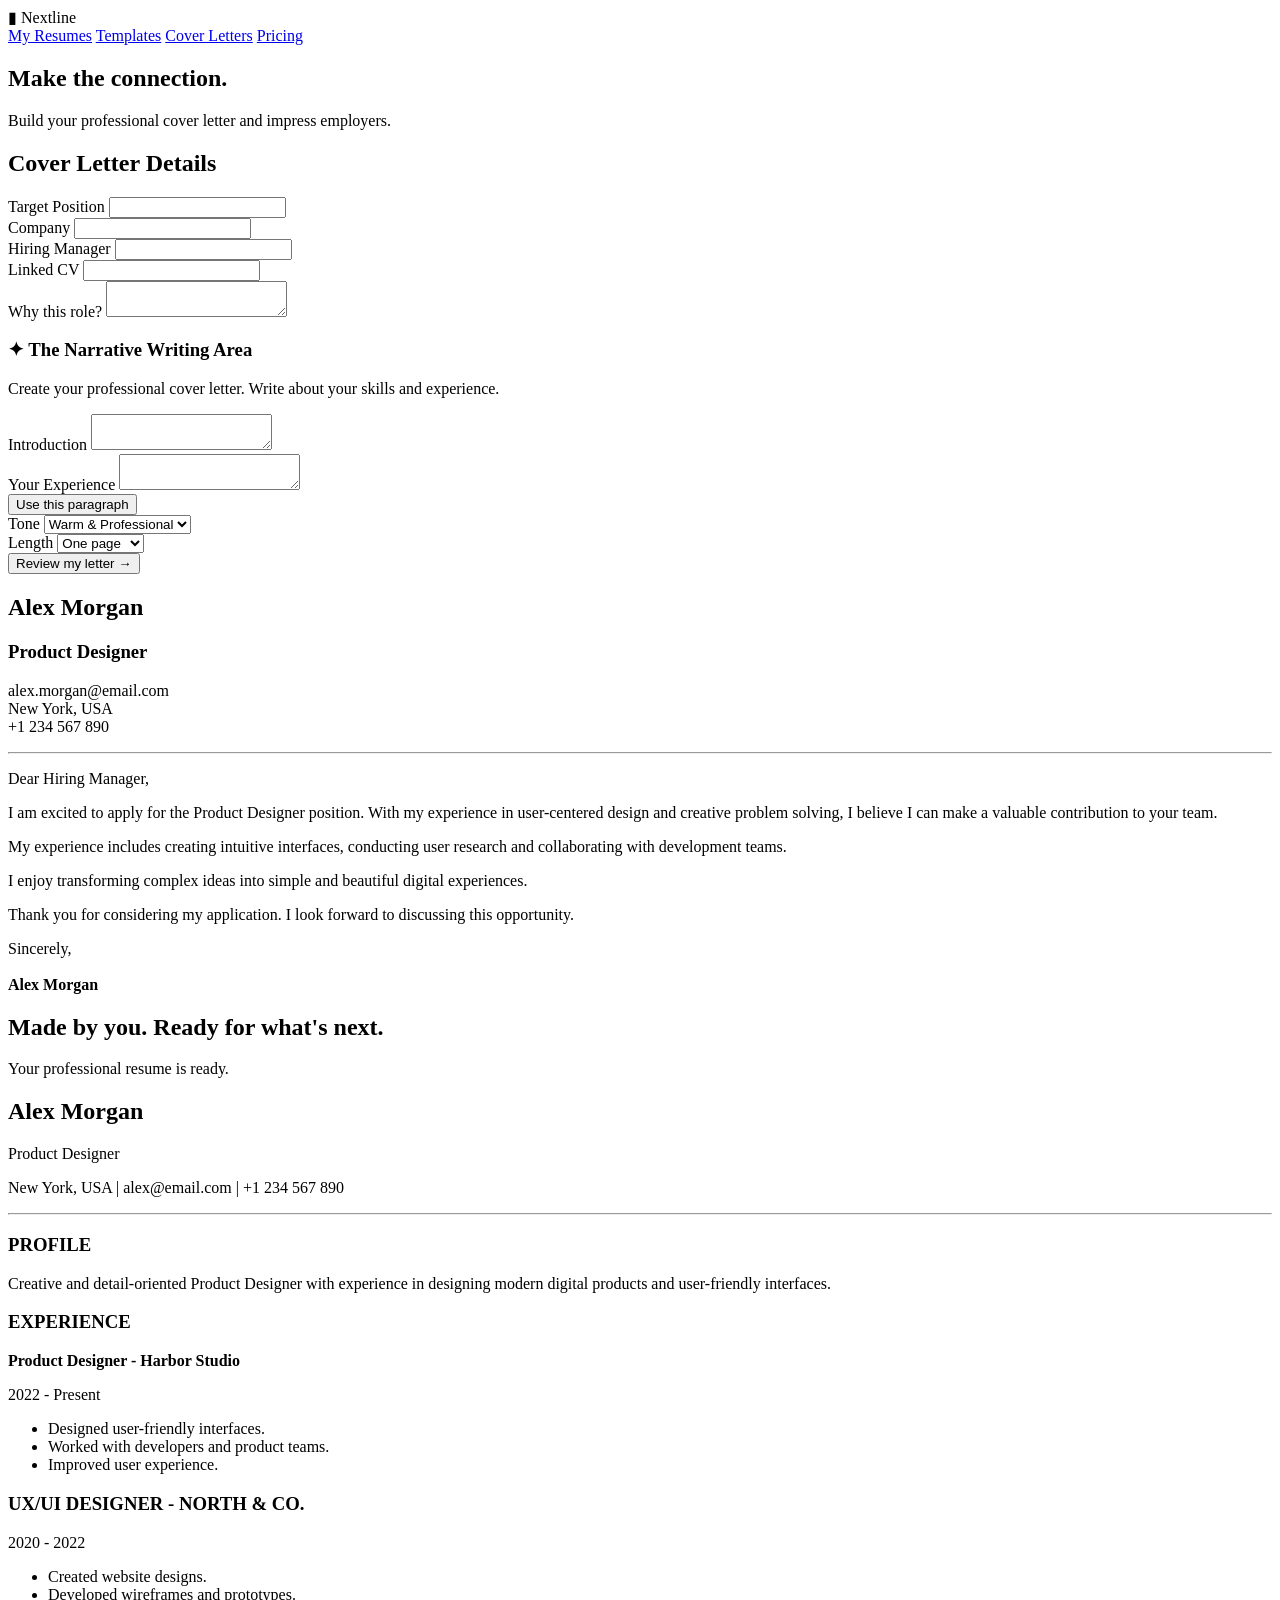
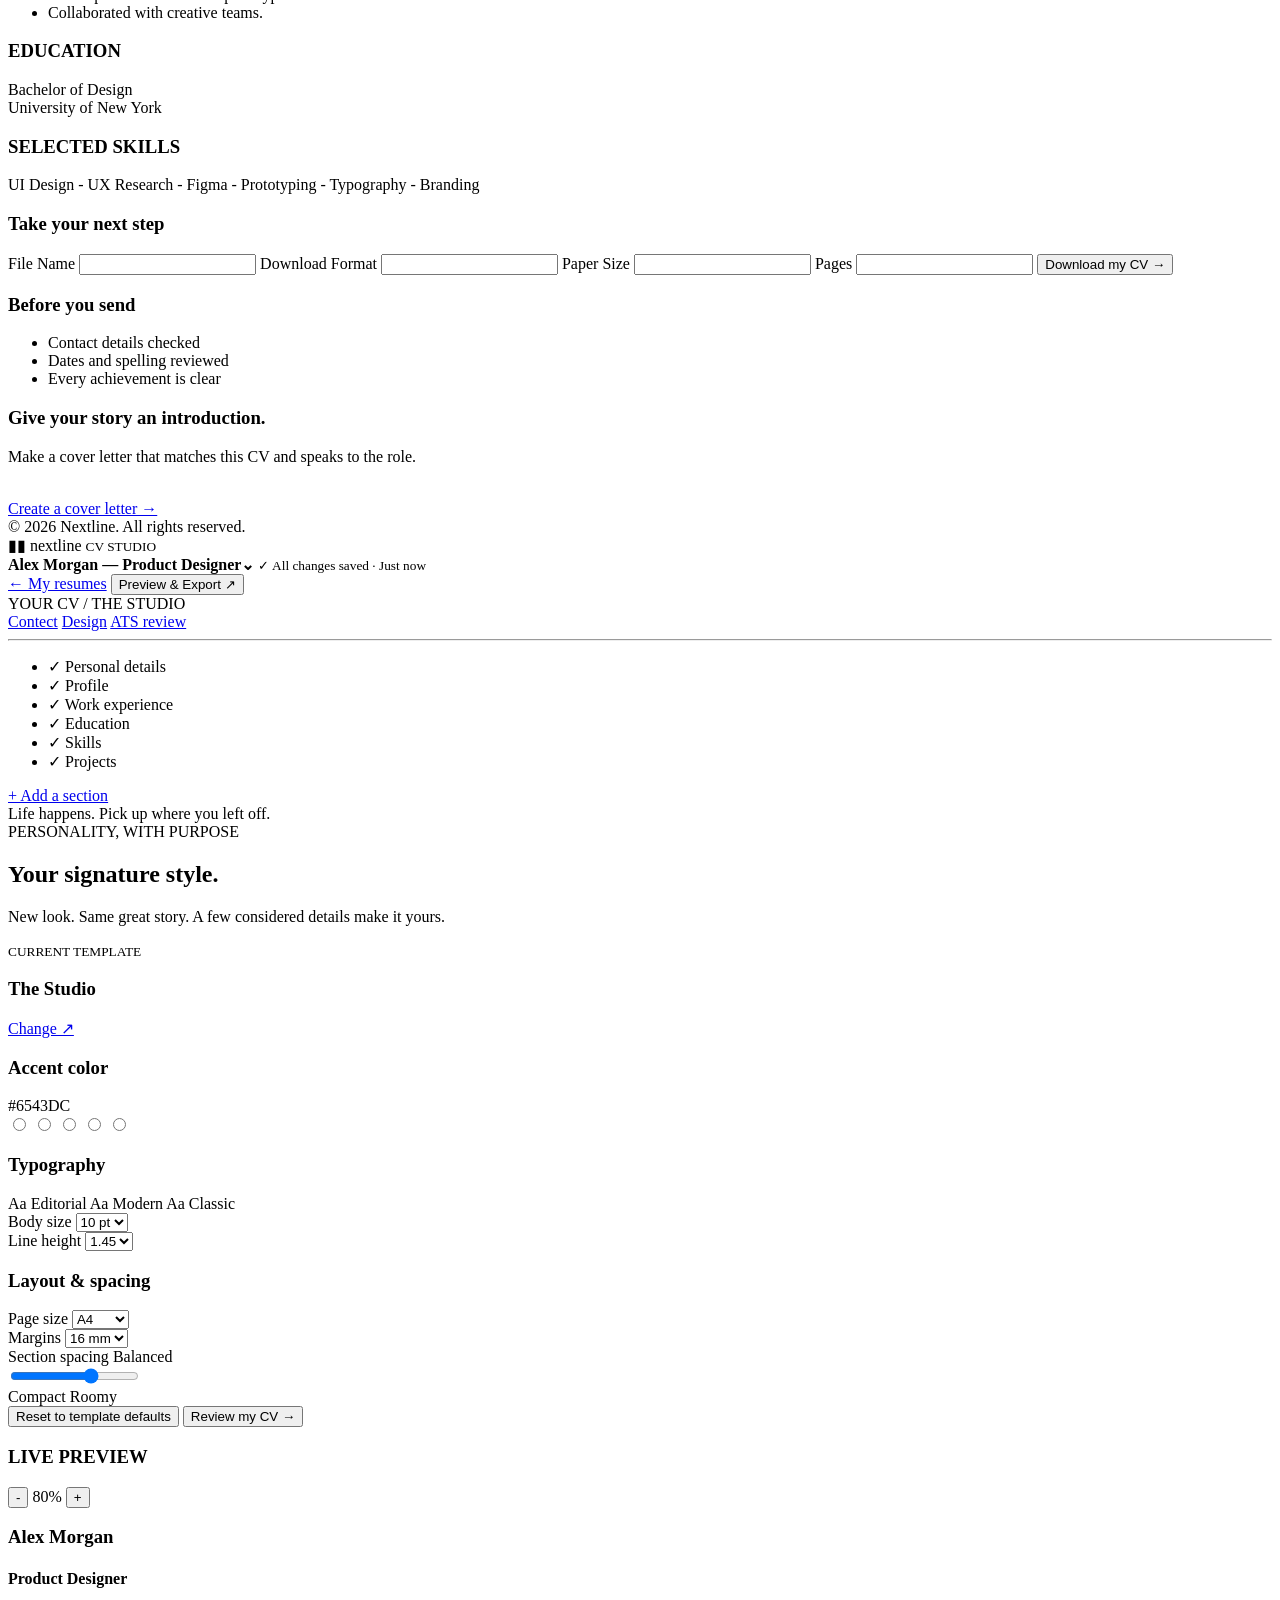
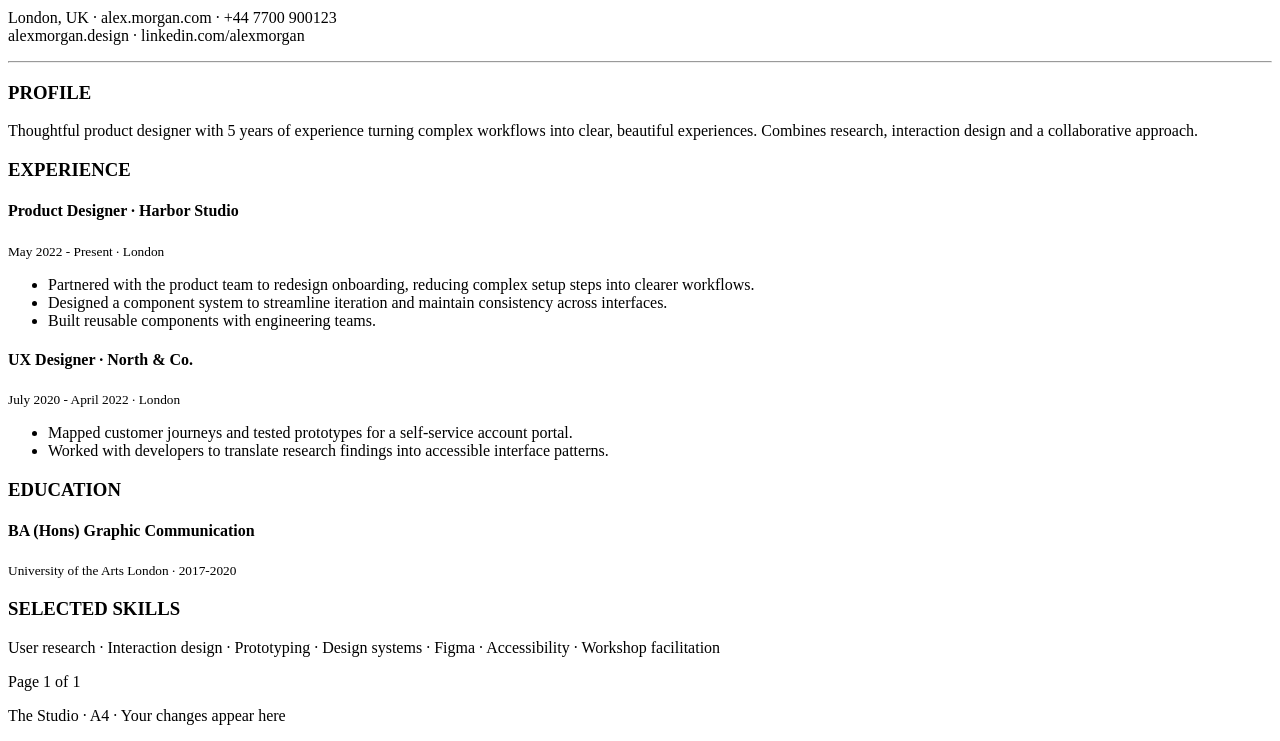
==== commit d1e81b6b: "initial stage 0" ====
--- a/HTML-folder/editor.html
+++ b/HTML-folder/editor.html
@@ -1,388 +1,716 @@
+
 <!DOCTYPE html>
 <html lang="en">
 <head>
-  <meta charset="UTF-8">
-  <meta name="viewport" content="width=device-width, initial-scale=1.0">
-  <title>Nextline - Cover Letter Builder</title>
-  <link rel="stylesheet" href="style.css">
+    <meta charset="UTF-8">
+    <meta name="viewport" content="width=device-width, initial-scale=1.0">
+    <title>Nextline - Resume Builder</title>
+
+    <!-- CSS LINK -->
+    <link rel="stylesheet" href="style.css">
 </head>
 <body>
 
-  <!-- Top Navbar -->
-  <header class="navbar">
-    <div class="nav-left">
-      <span class="logo"><strong>nextline</strong> CV STUDIO</span>
-    </div>
-    <nav class="nav-links">
-      <a href="#">My resumes</a>
-      <a href="#">Templates</a>
-      <a href="#" class="active">Cover letters</a>
-      <a href="#">Pricing</a>
-    </nav>
-    <div class="nav-right">
-      <span class="badge">Free plan</span>
-      <span class="avatar">AM</span>
-      <span class="user-name">Alex</span>
-    </div>
-  </header>
-
-  <!-- Sub Header / Action Bar -->
-  <div class="action-bar">
-    <div class="doc-title-info">
-      <h3>Alex Morgan — Product Designer · Forma</h3>
-      <p class="status">✓ Cover letter · All changes saved just now</p>
-    </div>
-    <div class="action-buttons">
-      <button class="btn-secondary">← My documents</button>
-      <button class="btn-purple">Preview & download →</button>
-    </div>
-  </div>
-
-  <!-- Main Content Layout -->
-  <main class="container">
-
-    <!-- Left Column: Form & Suggestions -->
-    <section class="left-panel">
-      <span class="section-tag">AN INTRODUCTION, IN YOUR VOICE</span>
-      <h1 class="main-title">Make the connection.</h1>
-      <p class="sub-text">Show why this role matters to you—and what you'll bring to it.</p>
-
-      <!-- Stepper Tabs -->
-      <div class="stepper">
-        <span class="step done">1 Role details ✓</span>
-        <span class="step active">2 Your letter</span>
-        <span class="step">3 Review</span>
-      </div>
-
-      <!-- Input Fields Grid -->
-      <form class="form-grid">
-        <div class="field">
-          <label>Target role</label>
-          <input type="text" value="">
+    <!-- NAVBAR -->
+    <header class="navbar">
+        <div class="logo">▮ Nextline</div>
+
+        <nav>
+            <a href="#resume">My Resumes</a>
+            <a href="#cover">Templates</a>
+            <a href="#cover">Cover Letters</a>
+            <a href="#resume">Pricing</a>
+        </nav>
+    </header>
+
+
+    <!-- COVER LETTER SECTION -->
+    <section class="container" id="cover">
+
+        <div class="heading">
+            <h1>Make the connection.</h1>
+            <p>Build your professional cover letter and impress employers.</p>
         </div>
-        <div class="field">
-          <label>Company</label>
-          <input type="text" value="">
+
+        <div class="cover-layout">
+
+            <!-- LEFT FORM -->
+            <div class="editor">
+
+                <h2>Cover Letter Details</h2>
+
+                <div class="two-columns">
+
+                    <div class="form-group">
+                        <label>Target Position</label>
+                        <input type="text" placeholder="">
+                    </div>
+
+                    <div class="form-group">
+                        <label>Company</label>
+                        <input type="text" placeholder="">
+                    </div>
+
+                </div>
+
+                <div class="form-group">
+                    <label>Hiring Manager</label>
+                    <input type="text" placeholder="">
+                </div>
+
+                <div class="form-group">
+                    <label>Linked CV</label>
+                    <input type="text">
+                </div>
+
+                <div class="form-group">
+                    <label>Why this role?</label>
+                    <textarea placehoAllder="Explain why you are interested..."></textarea>
+                </div>
+
+                <!-- WRITING AREA -->
+                <div class="writing-box">
+
+                    <h3>✦ The Narrative Writing Area</h3>
+
+                    <p>
+                        Create your professional cover letter.
+                        Write about your skills and experience.
+                    </p>
+
+                    <div class="form-group">
+                        <label>Introduction</label>
+                        <textarea placeholder=""></textarea>
+                    </div>
+
+                    <div class="form-group">
+                        <label>Your Experience</label>
+                        <textarea placeholder=""></textarea>
+                    </div>
+
+                    <button class="btn">Use this paragraph</button>
+
+                </div>
+
+                <div class="two-columns">
+
+                    <div class="form-group">
+                        <label>Tone</label>
+                        <select>
+                            <option>Warm & Professional</option>
+                            <option>Formal</option>
+                            <option>Friendly</option>
+                        </select>
+                    </div>
+
+                    <div class="form-group">
+                        <label>Length</label>
+                        <select>
+                            <option>One page</option>
+                            <option>Two pages</option>
+                        </select>
+                    </div>
+
+                </div>
+
+                <button class="btn full-btn">
+                    Review my letter →
+                </button>
+
+            </div>
+
+
+            <!-- RIGHT LETTER PREVIEW -->
+            <div class="preview">
+
+                <div class="letter">
+
+                    <h2>Alex Morgan</h2>
+                    <h3>Product Designer</h3>
+
+                    <p>
+                        alex.morgan@email.com<br>
+                        New York, USA<br>
+                        +1 234 567 890
+                    </p>
+
+                    <hr>
+
+                    <p>Dear Hiring Manager,</p>
+
+                    <p>
+                        I am excited to apply for the Product
+                        Designer position. With my experience
+                        in user-centered design and creative
+                        problem solving, I believe I can make
+                        a valuable contribution to your team.
+                    </p>
+
+                    <p>
+                        My experience includes creating
+                        intuitive interfaces, conducting
+                        user research and collaborating
+                        with development teams.
+                    </p>
+
+                    <p>
+                        I enjoy transforming complex ideas
+                        into simple and beautiful digital
+                        experiences.
+                    </p>
+
+                    <p>
+                        Thank you for considering my application.
+                        I look forward to discussing this opportunity.
+                    </p>
+
+                    <p>
+                        Sincerely,<br><br>
+                        <strong>Alex Morgan</strong>
+                    </p>
+
+                </div>
+
+            </div>
+
         </div>
-        <div class="field full-width">
-          <label>Hiring manager</label>
-          <input type="text" value="">
+
+    </section>
+
+
+    <!-- MY RESUMES SECTION -->
+    <section class="container" id="resume">
+
+        <div class="heading">
+            <h1>Made by you. Ready for what's next.</h1>
+            <p>Your professional resume is ready.</p>
         </div>
-        <div class="field full-width">
-          <label>Linked CV</label>
-          <select>
-            <option></option>
-            <option>for digstan</option>
-            <option>for digital marketing</option>
-          </select>
+
+        <div class="resume-layout">
+
+            <!-- RESUME PREVIEW -->
+            <div class="resume-preview">
+
+                <div class="resume-paper">
+
+                    <h2>Alex Morgan</h2>
+                    <p>Product Designer</p>
+
+                    <p>
+                        New York, USA |
+                        alex@email.com |
+                        +1 234 567 890
+                    </p>
+
+                    <hr>
+
+                    <h3>PROFILE</h3>
+
+                    <p>
+                        Creative and detail-oriented Product
+                        Designer with experience in designing
+                        modern digital products and user-friendly
+                        interfaces.
+                    </p>
+
+                    <h3>EXPERIENCE</h3>
+
+                    <p><strong>Product Designer - Harbor Studio</strong></p>
+                    <p>2022 - Present</p>
+
+                    <ul>
+                        <li>Designed user-friendly interfaces.</li>
+                        <li>Worked with developers and product teams.</li>
+                        <li>Improved user experience.</li>
+                    </ul>
+
+                    <h3>UX/UI DESIGNER - NORTH & CO.</h3>
+
+                    <p>2020 - 2022</p>
+
+                    <ul>
+                        <li>Created website designs.</li>
+                        <li>Developed wireframes and prototypes.</li>
+                        <li>Collaborated with creative teams.</li>
+                    </ul>
+
+                    <h3>EDUCATION</h3>
+
+                    <p>
+                        Bachelor of Design<br>
+                        University of New York
+                    </p>
+
+                    <h3>SELECTED SKILLS</h3>
+
+                    <p>
+                        UI Design - UX Research - Figma -
+                        Prototyping - Typography - Branding
+                    </p>
+
+                </div>
+
+            </div>
+
+
+            <!-- RIGHT SIDEBAR -->
+            <div class="sidebar">
+
+                <div class="side-card">
+
+                    <h3>Take your next step</h3>
+
+                    <label>File Name</label>
+
+                    <input type="text"
+                    value="">
+
+                    <label>Download Format</label>
+                    <input type="text">
+
+                   
+
+                    <label>Paper Size</label>
+
+                    <input type="text">
+
+                    <label>Pages</label>
+
+                    <input type="text">
+
+                    <button class="btn full-btn">
+                        Download my CV →
+                    </button>
+
+                </div>
+
+
+                <!-- CHECKLIST -->
+                <div class="side-card">
+
+                    <h3>Before you send</h3>
+
+                    <ul class="check-list">
+                        <li>Contact details checked</li>
+                        <li>Dates and spelling reviewed</li>
+                        <li>Every achievement is clear</li>
+                    </ul>
+
+                </div>
+
+
+                <!-- COVER LETTER LINK -->
+                <div class="green-box">
+
+                    <h3>Give your story an introduction.</h3>
+
+                    <p>
+                        Make a cover letter that matches
+                        this CV and speaks to the role.
+                    </p>
+
+                    <br>
+
+                    <a href="#cover" class="btn">
+                        Create a cover letter →
+                    </a>
+
+                </div>
+
+            </div>
+
         </div>
-        <div class="field full-width">
-          <label>Why this role?</label>
-          <textarea rows="3"></textarea>
+
+    </section>
+
+
+    <!-- FOOTER -->
+    <footer>
+        © 2026 Nextline. All rights reserved.
+    </footer>
+
+    <!DOCTYPE html>
+    <html lang="en">
+    <head>
+        <meta charset="UTF-8">
+        <meta name="viewport" content="width=device-width, initial-scale=1.0">
+        <title>Document</title>
+    </head>
+    <body>
+       
+<!-- RESUME DESIGN EDITOR -->
+
+<section class="design-app" id="design-editor">
+
+    <!-- TOP HEADER -->
+    <header class="design-header">
+
+        <div class="design-logo">
+            <span>▮▮</span> nextline
+            <small>CV STUDIO</small>
         </div>
-      </form>
-
-      <!-- AI Writing Room Box -->
-      <div class="ai-box">
-        <div class="ai-header">✦ The Nextline writing room</div>
-        <p class="ai-desc">Connect your onboarding work at Harbour Studio with Forma's focus on simpler workflows. Keep the opening specific, not over-familiar.</p>
-        
-        <div class="ai-card">
-          <span class="ai-tag">SUGGESTED OPENING · EDITABLE</span>
-          <p class="ai-text">I'm drawn to Forma's focus on making complex work feel simple. At Harbour Studio, I've worked on that same challenge: turning a complicated setup process into a clearer first-project experience.</p>
-          <div class="ai-actions">
-            <button class="btn-use">Use this opening ✓</button>
-            <a href="#" class="btn-link">Try another ↺</a>
-          </div>
+
+        <div class="design-user">
+            <strong>Alex Morgan — Product Designer⌄</strong>
+            <small>✓ All changes saved · Just now</small>
         </div>
-        <span class="ai-footer">Only keep what's true. You can edit or skip every suggestion.</span>
-      </div>
-
-      <!-- Tone & Length Options -->
-      <div class="options-grid">
-        <div class="field">
-          <label>Tone</label>
-          <input type="text">
+
+        <div class="design-actions">
+            <a href="#resume" class="design-back">← My resumes</a>
+            <button class="design-export">Preview & Export ↗</button>
         </div>
-        <div class="field">
-          <label>Length</label>
-          <input type="text">
-        </div>
-      </div>
-
-      <button class="btn-submit">Review my letter →</button>
-    </section>
-
-    <!-- Right Column: Document Preview -->
-    <section class="right-panel">
-      <div class="preview-header">
-        <span>LETTER PREVIEW</span>
-        <span>A4 · 80%</span>
-      </div>
-
-      <!-- A4 Page Paper -->
-      <div class="paper">
-        <h1 class="doc-name">Alex Morgan</h1>
-        <p class="doc-role">Product Designer</p>
-        <p class="doc-meta">London, UK · alex.morgan@email.com · +44 7700 900123 · alexmorgan.design</p>
-        
-        <hr class="doc-line">
-
-        <p class="doc-date">31 October 2026</p>
-        <p>Jamie Patel<br>Hiring team · Forma</p>
-        
-        <p class="doc-re"><strong>Re: Product Designer</strong></p>
-        
-        <p>Dear Jamie,</p>
-        <p>I'm drawn to Forma's focus on making complex work feel simple. At Harbour Studio, I've worked on that same challenge: turning a complicated setup process into a clearer first-project experience.</p>
-        <p>My approach starts with listening. I led usability sessions with 12 customers to understand where they were getting stuck, then worked with product managers and engineers to prioritise the changes that mattered. I enjoy connecting those research findings to practical, accessible interface patterns.</p>
-        <p>Before Harbour Studio, I designed customer journeys and prototypes at North & Co. That work taught me how to make decisions collaboratively and communicate the thinking behind a design—not just the final screens.</p>
-        <p>I'd welcome the chance to bring that approach to Forma and learn more about the problems your team is working on. Thank you for considering my application.</p>
-        
-        <p>Best wishes,<br><strong>Alex Morgan</strong></p>
-      </div>
-      <p class="preview-footer">Page 1 of 1 · Matches The Studio CV</p>
-    </section>
-
-  </main>
-
-  <!-- Footer -->
-  <footer class="footer">
-    <span>© 2026 Nextline. Your story belongs to you.</span>
-    <div class="footer-links">
-      <a href="#">Help desk</a>
-      <a href="#">Privacy</a>
-      <a href="#">Terms</a>
-      <a href="#">English ˅</a>
-    </div>
-  </footer>
-
-  
-  
-    <!-- Navbar -->
-    <nav class="navbar">
-
-        <div class="logo">▮▮ nextline</div>
-
-        <div class="nav-links">
-            <a href="#">My resumes</a>
-            <a href="#">Templates</a>
-            <a href="#">Cover letters</a>
-            <a href="#">Pricing</a>
-        </div>
-
-        <div class="profile">Free plan 👤 Alex</div>
-
-    </nav>
-
-
-    <!-- Main Section -->
-    <div class="container">
-
-        <p class="small-text">YOUR NEXT CHAPTER, READY TO GO</p>
-
-        <h1>Made by you. Ready for what's next.</h1>
-
-        <p class="subtitle">
-            One last look, then take your story with you.
-        </p>
-
-
-        <div class="main-content">
-
-            <!-- Resume Preview -->
-            <div class="preview">
-
-                <div class="preview-top">
-
-                    <b>Alex Morgan — Product Designer</b>
-                </div>
-
-
-                <div class="resume" id="resume">
-
-                    <h2>Alex Morgan</h2>
-
-                    <h4>Product Designer</h4>
-
-                    <p>
-                        London, UK · alex.morgan@email.com
-                        · +44 7700 900123
-                    </p>
-
-                    <hr>
-
-                    <h4>PROFILE</h4>
+
+    </header>
+
+
+    <!-- MAIN EDITOR -->
+    <div class="design-workspace">
+
+        <!-- LEFT SIDEBAR -->
+        <aside class="design-sidebar">
+
+            <div class="sidebar-title">
+                YOUR CV / THE STUDIO
+            </div>
+
+            <a href="#design-editor">Contect</a>
+
+            <a href="#design-editor">Design</a>
+            <a href="#design-editor">ATS review</a>
+
+            <hr>
+
+            <ul class="design-menu">
+                <li>✓ Personal details</li>
+                <li>✓ Profile</li>
+                <li>✓ Work experience</li>
+                <li>✓ Education</li>
+                <li>✓ Skills</li>
+                <li>✓ Projects</li>
+            </ul>
+
+            <a href="#design-editor" class="add-section">
+                + Add a section
+            </a>
+
+            <div class="sidebar-tip">
+                Life happens. Pick up
+                where you left off.
+            </div>
+
+        </aside>
+
+
+        <!-- DESIGN SETTINGS -->
+        <main class="design-settings">
+
+            <div class="design-heading">
+                <span>PERSONALITY, WITH PURPOSE</span>
+                <h1>Your signature style.</h1>
+                <p>
+                    New look. Same great story.
+                    A few considered details make it yours.
+                </p>
+            </div>
+
+
+            <!-- TEMPLATE -->
+            <div class="template-box">
+
+                <div>
+                    <small>CURRENT TEMPLATE</small>
+                    <h3>The Studio</h3>
+                </div>
+
+                <a href="#design-editor">Change ↗</a>
+
+            </div>
+
+
+            <!-- ACCENT COLOR -->
+            <div class="design-group">
+
+                <div class="group-heading">
+                    <h3>Accent color</h3>
+                    <span>#6543DC</span>
+                </div>
+
+                <div class="color-options">
+
+                    <input type="radio" name="accent" id="purple" >
+                    <label for="purple" class="color purple"></label>
+
+                    <input type="radio" name="accent" id="green">
+                    <label for="green" class="color green"></label>
+
+                    <input type="radio" name="accent" id="brown">
+                    <label for="brown" class="color brown"></label>
+
+                    <input type="radio" name="accent" id="blue">
+                    <label for="blue" class="color blue"></label>
+
+                    <input type="radio" name="accent" id="black">
+                    <label for="black" class="color black"></label>
+
+                </div>
+
+            </div>
+
+
+            <!-- TYPOGRAPHY -->
+            <div class="design-group">
+
+                <h3>Typography</h3>
+
+                <div class="font-options">
+
+                    <label class="font-card selected">
+                        <span>Aa</span>
+                        Editorial
+                    </label>
+
+                    <label class="font-card">
+                        <span>Aa</span>
+                        Modern
+                    </label>
+
+                    <label class="font-card">
+                        <span>Aa</span>
+                        Classic
+                    </label>
+
+                </div>
+
+            </div>
+
+
+            <!-- BODY SETTINGS -->
+            <div class="design-group">
+
+                <div class="setting-grid">
+
+                    <div>
+                        <label>Body size</label>
+                        <select>
+                            <option>10 pt</option>
+                            <option>11 pt</option>
+                            <option>12 pt</option>
+                        </select>
+                    </div>
+
+                    <div>
+                        <label>Line height</label>
+                        <select>
+                            <option>1.45</option>
+                            <option>1.5</option>
+                            <option>1.6</option>
+                        </select>
+                    </div>
+
+                </div>
+
+            </div>
+
+
+            <!-- LAYOUT SETTINGS -->
+            <div class="design-group">
+
+                <h3>Layout & spacing</h3>
+
+                <div class="setting-grid">
+
+                    <div>
+                        <label>Page size</label>
+                        <select>
+                            <option>A4</option>
+                            <option>Letter</option>
+                        </select>
+                    </div>
+
+                    <div>
+                        <label>Margins</label>
+                        <select>
+                            <option>16 mm</option>
+                            <option>12 mm</option>
+                            <option>20 mm</option>
+                        </select>
+                    </div>
+
+                </div>
+
+                <div class="spacing-heading">
+                    <label>Section spacing</label>
+                    <span>Balanced</span>
+                </div>
+
+                <input
+                    type="range"
+                    min="1"
+                    max="100"
+                    value="65"
+                    class="spacing-range"
+                >
+
+                <div class="spacing-labels">
+                    <span>Compact</span>
+                    <span>Roomy</span>
+                </div>
+
+            </div>
+
+
+            <!-- BOTTOM BUTTONS -->
+            <div class="design-bottom">
+
+                <button class="reset-btn">
+                    Reset to template defaults
+                </button>
+
+                <button class="review-btn">
+                    Review my CV →
+                </button>
+
+            </div>
+
+        </main>
+
+
+        <!-- LIVE PREVIEW -->
+        <section class="live-preview">
+
+            <div class="live-top">
+
+                <h3>LIVE PREVIEW</h3>
+
+                <div>
+                    <button>-</button>
+                    <span>80%</span>
+                    <button>+</button>
+                </div>
+
+            </div>
+
+
+            <!-- CV PAPER -->
+            <div class="cv-paper">
+
+                <h1>Alex Morgan</h1>
+
+                <h4>Product Designer</h4>
+
+                <p class="cv-contact">
+                    London, UK · alex.morgan.com · +44 7700 900123
+                    <br>
+                    alexmorgan.design · linkedin.com/alexmorgan
+                </p>
+
+                <hr>
+
+                <div class="cv-section">
+
+                    <h3>PROFILE</h3>
 
                     <p>
                         Thoughtful product designer with 5 years
                         of experience turning complex workflows
-                        into clear digital experiences.
-                    </p>
-
-                    <h4>EXPERIENCE</h4>
-
-                    <b>Product Designer - Harbour Studio</b>
-
-                    <p>May 2022 - Present · London</p>
+                        into clear, beautiful experiences.
+                        Combines research, interaction design
+                        and a collaborative approach.
+                    </p>
+
+                </div>
+
+
+                <div class="cv-section">
+
+                    <h3>EXPERIENCE</h3>
+
+                    <h4>Product Designer · Harbor Studio</h4>
+
+                    <small>May 2022 - Present · London</small>
 
                     <ul>
-                        <li>Partnered with product teams.</li>
-                        <li>Created user-friendly interfaces.</li>
-                        <li>Built reusable components.</li>
+                        <li>
+                            Partnered with the product team to
+                            redesign onboarding, reducing complex
+                            setup steps into clearer workflows.
+                        </li>
+
+                        <li>
+                            Designed a component system to
+                            streamline iteration and maintain
+                            consistency across interfaces.
+                        </li>
+
+                        <li>
+                            Built reusable components with
+                            engineering teams.
+                        </li>
                     </ul>
 
-                    <h4>EDUCATION</h4>
-
-                    <p>
-                        BA (Hons) Graphic Communication
-                        <br>
-                        University of the West of England
-                    </p>
-
-                    <h4>SELECTED SKILLS</h4>
+
+                    <h4>UX Designer · North & Co.</h4>
+
+                    <small>July 2020 - April 2022 · London</small>
+
+                    <ul>
+                        <li>
+                            Mapped customer journeys and tested
+                            prototypes for a self-service account portal.
+                        </li>
+
+                        <li>
+                            Worked with developers to translate
+                            research findings into accessible
+                            interface patterns.
+                        </li>
+                    </ul>
+
+                </div>
+
+
+                <div class="cv-section">
+
+                    <h3>EDUCATION</h3>
+
+                    <h4>BA (Hons) Graphic Communication</h4>
+
+                    <small>University of the Arts London · 2017-2020</small>
+
+                </div>
+
+
+                <div class="cv-section">
+
+                    <h3>SELECTED SKILLS</h3>
 
                     <p>
                         User research · Interaction design ·
-                        Prototyping · Figma · Accessibility
-                    </p>
-
-                </div>
-
-                <div class="resume-footer">
-                    Page 1 of 1
-                </div>
-
-            </div>
-
-
-            <!-- Right Side -->
-            <div class="right-side">
-
-                <div class="card">
-
-                    <h3>Take your next step</h3>
-
-                    <label>File name</label>
-
-                    <input
-                        type="text"
-                        id="fileName"
-                        value="Alex_Morgan_Product_Designer"
-                    >
-
-                    <label>Download format</label>
-
-                    <div class="format active" id="pdfBox"
-                         onclick="selectFormat('pdf')">
-
-                        <input type="radio" name="format" checked>
-                        PDF document
-
-                        <p>Recommended</p>
-
-                        <p>
-                            Keeps your layout intact.
-                            Selectable text for applications.
-                        </p>
-
-                    </div>
-
-
-                    <div class="format" id="textBox"
-                         onclick="selectFormat('txt')">
-
-                        <input type="radio" name="format">
-                        Plain text (.txt)
-
-                        <p>Free</p>
-
-                    </div>
-
-
-                    <div class="row">
-
-                        <div>
-                            <label>Paper size</label>
-
-                            <select id="paperSize">
-                                <option>A4</option>
-                                <option>Letter</option>
-                            </select>
-                        </div>
-
-                        <div>
-                            <label>Pages</label>
-
-                            <select>
-                                <option>All - 1 page</option>
-                                <option>Page 1</option>
-                            </select>
-                        </div>
-
-                    </div>
-
-
-                    <button class="download-btn"
-                            onclick="downloadCV()">
-                        Download my CV ↓
-                    </button>
-
-                    <p class="note">
-                        Your CV is ready for download.
-                    </p>
-
-                </div>
-
-
-                <!-- Checklist -->
-                <div class="card">
-
-                    <h3>Before you send</h3>
-
-                    <p class="check">✓ Contact details checked</p>
-
-                    <p class="check">✓ Dates and spelling reviewed</p>
-
-                    <p class="check">✓ Every achievement is yours</p>
-
-                </div>
-
-
-                <!-- Cover Letter -->
-                <div class="cover">
-
-                    <h3>Give your story an introduction.</h3>
-
-                    <p>
-                        Make a cover letter that matches this CV
-                        and speaks to the role.
-                    </p>
-
-                    <button onclick="createCoverLetter()">
-                        Create a cover letter →
-                    </button>
-
-                </div>
-
-            </div>
-
-        </div>
+                        Prototyping · Design systems · Figma ·
+                        Accessibility · Workshop facilitation
+                    </p>
+
+                </div>
+
+            </div>
+
+
+            <div class="page-number">
+                Page 1 of 1
+            </div>
+
+            <p class="preview-footer">
+                The Studio · A4 · Your changes appear here
+            </p>
+
+        </section>
 
     </div>
 
-
-    <!-- Footer -->
-    <footer>
-
-        <p>© 2026 Nextline. Your story belongs to you.</p>
-
-        <p>Help desk · Privacy · Terms · English</p>
-
-    </footer>
-  
-  
-   
+</section>
+
+    </body>
+    </html>
 
 </body>
-</html>+</html>
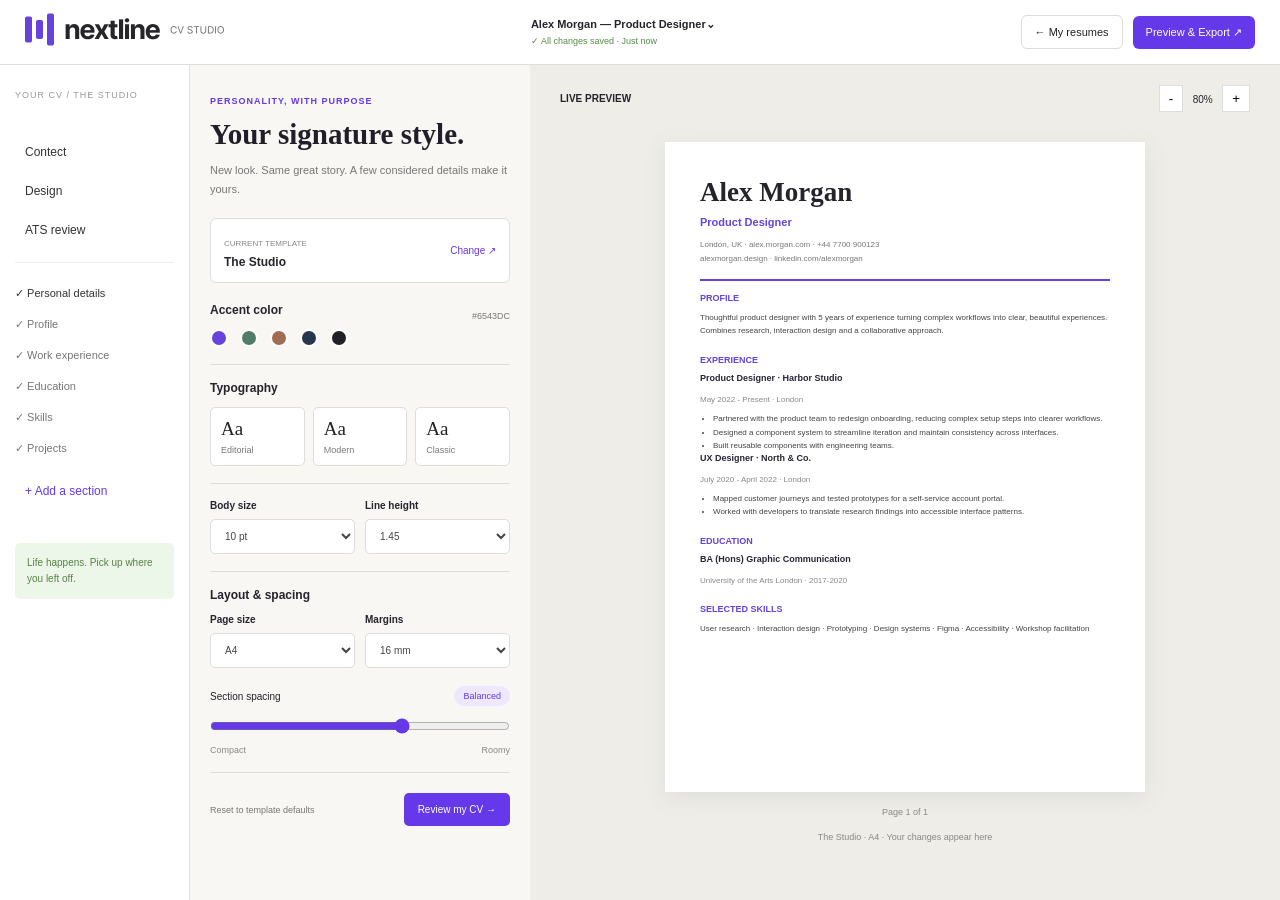
==== commit e456a36d: "Editor completed" ====
--- a/HTML-folder/editor.html
+++ b/HTML-folder/editor.html
@@ -1,340 +1,12 @@
-
 <!DOCTYPE html>
-<html lang="en">
-<head>
-    <meta charset="UTF-8">
-    <meta name="viewport" content="width=device-width, initial-scale=1.0">
-    <title>Nextline - Resume Builder</title>
-
-    <!-- CSS LINK -->
-    <link rel="stylesheet" href="style.css">
-</head>
-<body>
-
-    <!-- NAVBAR -->
-    <header class="navbar">
-        <div class="logo">▮ Nextline</div>
-
-        <nav>
-            <a href="#resume">My Resumes</a>
-            <a href="#cover">Templates</a>
-            <a href="#cover">Cover Letters</a>
-            <a href="#resume">Pricing</a>
-        </nav>
-    </header>
-
-
-    <!-- COVER LETTER SECTION -->
-    <section class="container" id="cover">
-
-        <div class="heading">
-            <h1>Make the connection.</h1>
-            <p>Build your professional cover letter and impress employers.</p>
-        </div>
-
-        <div class="cover-layout">
-
-            <!-- LEFT FORM -->
-            <div class="editor">
-
-                <h2>Cover Letter Details</h2>
-
-                <div class="two-columns">
-
-                    <div class="form-group">
-                        <label>Target Position</label>
-                        <input type="text" placeholder="">
-                    </div>
-
-                    <div class="form-group">
-                        <label>Company</label>
-                        <input type="text" placeholder="">
-                    </div>
-
-                </div>
-
-                <div class="form-group">
-                    <label>Hiring Manager</label>
-                    <input type="text" placeholder="">
-                </div>
-
-                <div class="form-group">
-                    <label>Linked CV</label>
-                    <input type="text">
-                </div>
-
-                <div class="form-group">
-                    <label>Why this role?</label>
-                    <textarea placehoAllder="Explain why you are interested..."></textarea>
-                </div>
-
-                <!-- WRITING AREA -->
-                <div class="writing-box">
-
-                    <h3>✦ The Narrative Writing Area</h3>
-
-                    <p>
-                        Create your professional cover letter.
-                        Write about your skills and experience.
-                    </p>
-
-                    <div class="form-group">
-                        <label>Introduction</label>
-                        <textarea placeholder=""></textarea>
-                    </div>
-
-                    <div class="form-group">
-                        <label>Your Experience</label>
-                        <textarea placeholder=""></textarea>
-                    </div>
-
-                    <button class="btn">Use this paragraph</button>
-
-                </div>
-
-                <div class="two-columns">
-
-                    <div class="form-group">
-                        <label>Tone</label>
-                        <select>
-                            <option>Warm & Professional</option>
-                            <option>Formal</option>
-                            <option>Friendly</option>
-                        </select>
-                    </div>
-
-                    <div class="form-group">
-                        <label>Length</label>
-                        <select>
-                            <option>One page</option>
-                            <option>Two pages</option>
-                        </select>
-                    </div>
-
-                </div>
-
-                <button class="btn full-btn">
-                    Review my letter →
-                </button>
-
-            </div>
-
-
-            <!-- RIGHT LETTER PREVIEW -->
-            <div class="preview">
-
-                <div class="letter">
-
-                    <h2>Alex Morgan</h2>
-                    <h3>Product Designer</h3>
-
-                    <p>
-                        alex.morgan@email.com<br>
-                        New York, USA<br>
-                        +1 234 567 890
-                    </p>
-
-                    <hr>
-
-                    <p>Dear Hiring Manager,</p>
-
-                    <p>
-                        I am excited to apply for the Product
-                        Designer position. With my experience
-                        in user-centered design and creative
-                        problem solving, I believe I can make
-                        a valuable contribution to your team.
-                    </p>
-
-                    <p>
-                        My experience includes creating
-                        intuitive interfaces, conducting
-                        user research and collaborating
-                        with development teams.
-                    </p>
-
-                    <p>
-                        I enjoy transforming complex ideas
-                        into simple and beautiful digital
-                        experiences.
-                    </p>
-
-                    <p>
-                        Thank you for considering my application.
-                        I look forward to discussing this opportunity.
-                    </p>
-
-                    <p>
-                        Sincerely,<br><br>
-                        <strong>Alex Morgan</strong>
-                    </p>
-
-                </div>
-
-            </div>
-
-        </div>
-
-    </section>
-
-
-    <!-- MY RESUMES SECTION -->
-    <section class="container" id="resume">
-
-        <div class="heading">
-            <h1>Made by you. Ready for what's next.</h1>
-            <p>Your professional resume is ready.</p>
-        </div>
-
-        <div class="resume-layout">
-
-            <!-- RESUME PREVIEW -->
-            <div class="resume-preview">
-
-                <div class="resume-paper">
-
-                    <h2>Alex Morgan</h2>
-                    <p>Product Designer</p>
-
-                    <p>
-                        New York, USA |
-                        alex@email.com |
-                        +1 234 567 890
-                    </p>
-
-                    <hr>
-
-                    <h3>PROFILE</h3>
-
-                    <p>
-                        Creative and detail-oriented Product
-                        Designer with experience in designing
-                        modern digital products and user-friendly
-                        interfaces.
-                    </p>
-
-                    <h3>EXPERIENCE</h3>
-
-                    <p><strong>Product Designer - Harbor Studio</strong></p>
-                    <p>2022 - Present</p>
-
-                    <ul>
-                        <li>Designed user-friendly interfaces.</li>
-                        <li>Worked with developers and product teams.</li>
-                        <li>Improved user experience.</li>
-                    </ul>
-
-                    <h3>UX/UI DESIGNER - NORTH & CO.</h3>
-
-                    <p>2020 - 2022</p>
-
-                    <ul>
-                        <li>Created website designs.</li>
-                        <li>Developed wireframes and prototypes.</li>
-                        <li>Collaborated with creative teams.</li>
-                    </ul>
-
-                    <h3>EDUCATION</h3>
-
-                    <p>
-                        Bachelor of Design<br>
-                        University of New York
-                    </p>
-
-                    <h3>SELECTED SKILLS</h3>
-
-                    <p>
-                        UI Design - UX Research - Figma -
-                        Prototyping - Typography - Branding
-                    </p>
-
-                </div>
-
-            </div>
-
-
-            <!-- RIGHT SIDEBAR -->
-            <div class="sidebar">
-
-                <div class="side-card">
-
-                    <h3>Take your next step</h3>
-
-                    <label>File Name</label>
-
-                    <input type="text"
-                    value="">
-
-                    <label>Download Format</label>
-                    <input type="text">
-
-                   
-
-                    <label>Paper Size</label>
-
-                    <input type="text">
-
-                    <label>Pages</label>
-
-                    <input type="text">
-
-                    <button class="btn full-btn">
-                        Download my CV →
-                    </button>
-
-                </div>
-
-
-                <!-- CHECKLIST -->
-                <div class="side-card">
-
-                    <h3>Before you send</h3>
-
-                    <ul class="check-list">
-                        <li>Contact details checked</li>
-                        <li>Dates and spelling reviewed</li>
-                        <li>Every achievement is clear</li>
-                    </ul>
-
-                </div>
-
-
-                <!-- COVER LETTER LINK -->
-                <div class="green-box">
-
-                    <h3>Give your story an introduction.</h3>
-
-                    <p>
-                        Make a cover letter that matches
-                        this CV and speaks to the role.
-                    </p>
-
-                    <br>
-
-                    <a href="#cover" class="btn">
-                        Create a cover letter →
-                    </a>
-
-                </div>
-
-            </div>
-
-        </div>
-
-    </section>
-
-
-    <!-- FOOTER -->
-    <footer>
-        © 2026 Nextline. All rights reserved.
-    </footer>
-
-    <!DOCTYPE html>
     <html lang="en">
     <head>
         <meta charset="UTF-8">
         <meta name="viewport" content="width=device-width, initial-scale=1.0">
-        <title>Document</title>
+        <title>Make My CV</title>
+        <link rel="shortcut icon" href="../assets/icons/logo.png" type="image/x-icon">
+        <link rel="stylesheet" href="../CSS-folder/common.css">
+        <link rel="stylesheet" href="../CSS-folder/editor.css">
     </head>
     <body>
        
@@ -346,8 +18,8 @@
     <header class="design-header">
 
         <div class="design-logo">
-            <span>▮▮</span> nextline
-            <small>CV STUDIO</small>
+            <!-- Logo Section -->
+            <img class="logo" src="../assets/icons/Nextline wordmark.png" width="200px">
         </div>
 
         <div class="design-user">
@@ -356,8 +28,8 @@
         </div>
 
         <div class="design-actions">
-            <a href="#resume" class="design-back">← My resumes</a>
-            <button class="design-export">Preview & Export ↗</button>
+            <a href="../HTML-folder/editor2.html" class="design-back">← My resumes</a>
+            <a href="../HTML-folder/editor3.html" class="design-export">Preview & Export ↗</a>
         </div>
 
     </header>
@@ -709,8 +381,5 @@
 
 </section>
 
-    </body>
-    </html>
-
 </body>
-</html>
+</html>
--- a/CSS-folder/common.css
+++ b/CSS-folder/common.css
@@ -0,0 +1,171 @@
+*{
+    margin: 0%;
+    padding: 0%;
+    box-sizing: border-box;
+    scroll-behavior: smooth;
+}
+
+body {
+    width: 100%;
+    overflow-x: hidden;
+}
+
+:root{
+    --primary-text-color : #25252A;
+    --primary-btn-color : #6543DC ;
+    --secondary-color : #D5F58A;
+    --bg-color : #FFFFFF;
+    --border-color : #DFDED8;
+    --para-color : #6A6973;
+    --primary-font : 'DM Serif Display';
+    --secondary-font : 'Inter',sans-serif;
+}
+
+a{
+    text-decoration: none;
+}
+
+h2{
+    font-family: var(--primary-font);
+    font-size: 54px;
+}
+
+img{
+    cursor: pointer;
+}
+
+/* navbar top */
+
+.navbar .logo{
+    height: 33px;
+}
+
+.navbar{
+    font-family: var(--secondary-font);
+    font-size: 15px;
+    font-weight: bold;
+    padding: 20px 40px;
+    width: 100%;
+    display: flex;
+    align-items: center;
+    list-style: none;
+    gap: 30px;
+    justify-content: space-between;
+    border-bottom: 2px solid var(--border-color);
+
+    position: relative;
+}
+
+.nav-actions{
+    display: flex;
+    justify-content: space-between;
+    align-items: center;
+    gap: 20px;
+}
+
+.nav-link{
+    margin-left: 20px;
+}
+
+.nav-links a,.login-btn{
+    color: black;
+}
+
+.nav-links a:hover,.login-btn:hover{
+    color: var(--primary-btn-color);
+}
+
+.btn-primary1{
+    padding: 15px;
+    border-radius: 8px;
+    background-color: var(--primary-btn-color);
+    color: #FFFFFF;
+   
+}
+
+    display: flex;
+    align-items: center;
+    justify-content: center;
+    gap: 14px;
+
+}
+
+.btn-primary1:hover{
+    background-color: #5639bd;
+}
+
+/* Hamburger Icon ki Styling (By default hidden on desktop) */
+
+.menu-toggle {
+    display: none;
+    cursor: pointer;
+    flex-direction: column;
+    gap: 5px;
+}
+
+.menu-toggle .bar {
+    width: 25px;
+    height: 3px;
+    background-color: #333;
+    transition: 0.3s;
+}
+
+@media (max-width: 768px) {
+
+    h2{
+        font-size: 32px;
+    }
+
+    .menu-toggle {
+        display: flex; /* Mobile par icon show hoga */
+    }
+
+    .nav-links {
+        display: none; /* By default mobile par links chhupayen ge */
+        flex-direction: column;
+        align-items: flex-start;
+        justify-content: flex-start;
+        position: absolute;
+        top: 100%;
+        right: 0;
+        width: 100%;
+        height: 100vh;
+        background-color: #fff;
+        padding: 1.5rem ;
+        text-align: center;
+        box-shadow: 0 5px 10px rgba(0,0,0,0.1);
+        gap: 30px;
+        z-index: 10;
+    }
+
+    .nav-actions{
+        display: none;
+        flex-direction: column;
+        align-items: flex-start;
+        justify-content: flex-start;
+        position: absolute;
+        top: 400%;
+        right: 0;
+        width: 100%;
+        height: 100vh;
+        background-color: #ffffff00;
+        border-top: 1px solid var(--border-color);
+        padding: 1.5rem ;
+        text-align: center;
+        gap: 30px;
+        z-index: 10;
+    }
+
+    .nav-link{
+        margin: 0%;
+    }
+
+    .nav-links.active {
+        display: flex;
+    }
+
+    .nav-actions.active{
+        display: flex;
+    }
+
+}
--- a/CSS-folder/editor.css
+++ b/CSS-folder/editor.css
@@ -0,0 +1,1070 @@
+
+/* BASIC CSS */
+
+* {
+    margin: 0;
+    padding: 0;
+    box-sizing: border-box;
+}
+
+body {
+    font-family: Arial, sans-serif;
+    background: #f7f6f3;
+    color: #292536;
+}
+
+
+/* NAVBAR */
+
+.navbar {
+    background: white;
+    padding: 18px 5%;
+    display: flex;
+    justify-content: space-between;
+    align-items: center;
+    border-bottom: 1px solid #eee;
+    position: sticky;
+    top: 0;
+    z-index: 10;
+}
+
+.logo {
+    color: #6829e8;
+    font-size: 23px;
+    font-weight: bold;
+}
+
+.navbar nav {
+    display: flex;
+    gap: 25px;
+}
+
+.navbar nav a {
+    text-decoration: none;
+    color: #444;
+    font-size: 14px;
+}
+
+.navbar nav a:hover {
+    color: #6829e8;
+}
+
+
+/* COMMON CSS */
+
+.container {
+    width: 90%;
+    max-width: 1300px;
+    margin: 35px auto;
+}
+
+.heading {
+    margin-bottom: 25px;
+}
+
+.heading h1 {
+    font-family: Georgia, serif;
+    font-size: 32px;
+    margin-bottom: 10px;
+}
+
+.heading p {
+    color: #777;
+    font-size: 14px;
+}
+
+
+/* COVER LETTER LAYOUT */
+
+.cover-layout {
+    display: grid;
+    grid-template-columns: 1fr 1fr;
+    gap: 25px;
+}
+
+.editor,
+.preview {
+    background: white;
+    padding: 25px;
+    border-radius: 10px;
+}
+
+.editor h2 {
+    font-size: 19px;
+    margin-bottom: 20px;
+}
+
+
+/* FORM */
+
+.form-group {
+    margin-bottom: 17px;
+}
+
+.form-group label {
+    display: block;
+    font-size: 13px;
+    font-weight: bold;
+    margin-bottom: 8px;
+}
+
+.form-group input,
+.form-group textarea,
+.form-group select {
+    width: 100%;
+    padding: 12px;
+    border: 1px solid #ddd;
+    border-radius: 5px;
+    outline: none;
+    font-size: 14px;
+}
+
+.form-group input:focus,
+.form-group textarea:focus {
+    border-color: #702ce8;
+}
+
+.form-group textarea {
+    height: 90px;
+    resize: vertical;
+}
+
+
+/* TWO COLUMNS */
+
+.two-columns {
+    display: grid;
+    grid-template-columns: 1fr 1fr;
+    gap: 12px;
+}
+
+
+/* BUTTONS */
+
+.btn {
+    display: inline-block;
+    background: #6829e8;
+    color: white;
+    padding: 13px 20px;
+    border: none;
+    border-radius: 5px;
+    text-decoration: none;
+    text-align: center;
+    cursor: pointer;
+    font-size: 14px;
+}
+
+.btn:hover {
+    background: #5120bd;
+}
+
+.full-btn {
+    width: 100%;
+}
+
+
+/* WRITING BOX */
+
+.writing-box {
+    background: #211c32;
+    padding: 20px;
+    color: white;
+    border-radius: 8px;
+    margin: 20px 0;
+}
+
+.writing-box h3 {
+    font-size: 15px;
+    margin-bottom: 12px;
+}
+
+.writing-box p {
+    font-size: 12px;
+    line-height: 1.7;
+    color: #ddd;
+    margin-bottom: 15px;
+}
+
+
+/* LETTER PREVIEW */
+
+.preview {
+    background: #eee8ff;
+}
+
+.letter {
+    background: white;
+    min-height: 650px;
+    padding: 35px;
+    box-shadow: 0 2px 10px #ddd;
+}
+
+.letter h2 {
+    font-family: Georgia, serif;
+    font-size: 27px;
+    margin-bottom: 8px;
+}
+
+.letter h3 {
+    color: #6829e8;
+    font-size: 14px;
+    margin-bottom: 15px;
+}
+
+.letter hr {
+    border: none;
+    border-top: 2px solid #6829e8;
+    margin: 18px 0;
+}
+
+.letter p {
+    font-size: 13px;
+    line-height: 1.9;
+    margin-bottom: 15px;
+    color: #444;
+}
+
+
+/* RESUME PAGE */
+
+.resume-layout {
+    display: grid;
+    grid-template-columns: 2fr 1fr;
+    gap: 25px;
+}
+
+.resume-preview {
+    background: #e9e7df;
+    padding: 35px;
+    border-radius: 10px;
+}
+
+.resume-paper {
+    background: white;
+    padding: 40px;
+    min-height: 750px;
+    max-width: 650px;
+    margin: auto;
+    box-shadow: 0 2px 10px #ddd;
+}
+
+.resume-paper h2 {
+    font-family: Georgia, serif;
+    font-size: 28px;
+}
+
+.resume-paper h3 {
+    font-size: 13px;
+    color: #6829e8;
+    margin: 15px 0 8px;
+}
+
+.resume-paper p,
+.resume-paper li {
+    font-size: 12px;
+    line-height: 1.8;
+    color: #555;
+}
+
+.resume-paper hr {
+    border: none;
+    border-top: 2px solid #6829e8;
+    margin: 15px 0;
+}
+
+.resume-paper ul {
+    padding-left: 18px;
+}
+
+
+/* SIDEBAR */
+
+.sidebar {
+    display: flex;
+    flex-direction: column;
+    gap: 20px;
+}
+
+.side-card {
+    background: white;
+    padding: 22px;
+    border-radius: 9px;
+}
+
+.side-card h3 {
+    font-size: 17px;
+    margin-bottom: 15px;
+}
+
+.side-card label {
+    display: block;
+    font-size: 13px;
+    margin-bottom: 7px;
+    font-weight: bold;
+}
+
+.side-card input,
+.side-card select {
+    width: 100%;
+    padding: 11px;
+    border: 1px solid #ddd;
+    border-radius: 5px;
+    margin-bottom: 15px;
+}
+
+
+/* PDF OPTION */
+
+.pdf-option {
+    
+    border: 1px solid #DADADA;
+    padding: 15px;
+    border-radius: 7px;
+    margin-bottom: 15px;
+}
+
+.pdf-option strong {
+    display: block;
+    margin-bottom: 7px;
+}
+
+.pdf-option p {
+    font-size: 12px;
+    color: #777;
+}
+
+
+/* CHECKLIST */
+
+.check-list {
+    list-style: none;
+}
+
+.check-list li {
+    font-size: 13px;
+    margin-bottom: 12px;
+    color: #555;
+}
+
+.check-list li::before {
+    content: "✓ ";
+    color: green;
+    font-weight: bold;
+}
+
+
+/* GREEN BOX */
+
+.green-box {
+    background: #eaf8e8;
+    padding: 18px;
+    border-radius: 7px;
+}
+
+.green-box h3 {
+    color: green;
+}
+
+.green-box p {
+    font-size: 13px;
+    line-height: 1.6;
+}
+
+
+/* FOOTER */
+
+footer {
+    text-align: center;
+    padding: 25px;
+    color: #888;
+    font-size: 12px;
+    border-top: 1px solid #eee;
+    margin-top: 40px;
+}
+
+
+/* RESPONSIVE DESIGN */
+
+@media (max-width: 850px) {
+
+    .cover-layout,
+    .resume-layout {
+        grid-template-columns: 1fr;
+    }
+
+    .navbar {
+        flex-direction: column;
+        gap: 15px;
+    }
+
+    .resume-preview {
+        padding: 15px;
+    }
+
+}
+
+
+/* MOBILE SCREEN */
+
+@media (max-width: 500px) {
+
+    .container {
+        width: 94%;
+    }
+
+    .navbar nav {
+        gap: 12px;
+    }
+
+    .navbar nav a {
+        font-size: 12px;
+    }
+
+    .heading h1 {
+        font-size: 25px;
+    }
+
+    .two-columns {
+        grid-template-columns: 1fr;
+    }
+
+    .editor,
+    .preview {
+        padding: 15px;
+    }
+
+    .letter,
+    .resume-paper {
+        padding: 20px;
+    }
+
+}
+
+
+
+/* ==============================
+   RESUME DESIGN EDITOR
+============================== */
+
+.design-app {
+    background: #f1f0eb;
+    min-height: 100vh;
+    color: #25232c;
+    font-family: Arial, sans-serif;
+}
+
+/* HEADER */
+
+.design-header {
+    height: 65px;
+    background: white;
+    border-bottom: 1px solid #ddd;
+    display: flex;
+    justify-content: space-between;
+    align-items: center;
+    padding: 0 25px;
+}
+
+.design-logo {
+    font-size: 18px;
+    font-weight: bold;
+    color: #17141f;
+}
+
+.design-logo span {
+    color: #6539e9;
+    margin-right: 5px;
+}
+
+.design-logo small {
+    font-size: 7px;
+    color: #999;
+    font-weight: normal;
+}
+
+.design-user {
+    display: flex;
+    flex-direction: column;
+    gap: 5px;
+    font-size: 11px;
+}
+
+.design-user small {
+    color: #548a45;
+    font-size: 9px;
+}
+
+.design-actions {
+    display: flex;
+    align-items: center;
+    gap: 10px;
+}
+
+.design-back,
+.design-export {
+    padding: 10px 13px;
+    border-radius: 6px;
+    text-decoration: none;
+    font-size: 11px;
+    border: 1px solid #ddd;
+    background: white;
+    color: #222;
+    cursor: pointer;
+}
+
+.design-export {
+    background: #6539e9;
+    color: white;
+    border: none;
+}
+
+
+/* MAIN WORKSPACE */
+
+.design-workspace {
+    display: grid;
+    grid-template-columns: 190px 340px 1fr;
+    min-height: calc(100vh - 65px);
+}
+
+
+/* SIDEBAR */
+
+.design-sidebar {
+    background: white;
+    padding: 25px 15px;
+    border-right: 1px solid #ddd;
+}
+
+.sidebar-title {
+    font-size: 9px;
+    color: #999;
+    letter-spacing: 1px;
+    margin-bottom: 35px;
+}
+
+.sidebar-heading {
+    font-size: 12px;
+    margin-bottom: 15px;
+}
+
+.design-sidebar > a {
+    display: block;
+    text-decoration: none;
+    font-size: 12px;
+    color: #333;
+    padding: 10px;
+    border-radius: 5px;
+    margin-bottom: 5px;
+}
+
+
+
+.design-sidebar > a:hover {
+    background: #eee8ff;
+}
+
+.design-sidebar hr {
+    border: none;
+    border-top: 1px solid #eee;
+    margin: 15px 0;
+}
+
+.design-menu {
+    list-style: none;
+}
+
+.design-menu li {
+    font-size: 11px;
+    color: #777;
+    padding: 9px 0;
+}
+
+.design-menu li:first-child {
+    color: #333;
+}
+
+.design-sidebar .add-section {
+    color: #6539e9;
+    margin-top: 10px;
+}
+
+.sidebar-tip {
+    background: #edf7e9;
+    color: #568143;
+    padding: 12px;
+    border-radius: 5px;
+    font-size: 10px;
+    line-height: 1.6;
+    margin-top: 35px;
+}
+
+
+/* DESIGN SETTINGS */
+
+.design-settings {
+    padding: 25px 20px;
+    background: #f8f7f3;
+}
+
+.design-heading span {
+    font-size: 9px;
+    color: #6539e9;
+    font-weight: bold;
+    letter-spacing: 1px;
+}
+
+.design-heading h1 {
+    font-family: Georgia, serif;
+    font-size: 29px;
+    margin: 10px 0;
+    color: #211e29;
+}
+
+.design-heading p {
+    font-size: 11px;
+    color: #777;
+    line-height: 1.7;
+    margin-bottom: 20px;
+}
+
+
+/* TEMPLATE BOX */
+
+.template-box {
+    display: flex;
+    justify-content: space-between;
+    align-items: center;
+    background: white;
+    border: 1px solid #ddd;
+    padding: 13px;
+    border-radius: 6px;
+    margin-bottom: 20px;
+}
+
+.template-box small {
+    font-size: 8px;
+    color: #888;
+}
+
+.template-box h3 {
+    font-size: 12px;
+    margin-top: 5px;
+}
+
+.template-box a {
+    color: #6539e9;
+    text-decoration: none;
+    font-size: 10px;
+}
+
+
+/* DESIGN GROUPS */
+
+.design-group {
+    padding-bottom: 17px;
+    margin-bottom: 16px;
+    border-bottom: 1px solid #ddd;
+}
+
+.design-group h3 {
+    font-size: 12px;
+    margin-bottom: 12px;
+}
+
+.group-heading {
+    display: flex;
+    justify-content: space-between;
+    align-items: center;
+}
+
+.group-heading span {
+    font-size: 9px;
+    color: #777;
+}
+
+
+/* COLOR OPTIONS */
+
+.color-options {
+    display: flex;
+    gap: 12px;
+    align-items: center;
+}
+
+.color-options input {
+    display: none;
+}
+
+.color {
+    height: 18px;
+    width: 18px;
+    border-radius: 50%;
+    cursor: pointer;
+    display: block;
+    border: 2px solid white;
+    outline: 1px solid transparent;
+}
+
+.color-options input:checked + .color {
+    outline: 2px solid #6539e9;
+    outline-offset: 3px;
+}
+
+.purple {
+    background: #6543dc;
+}
+
+.green {
+    background: #527c69;
+}
+
+.brown {
+    background: #a16d52;
+}
+
+.blue {
+    background: #27354d;
+}
+
+.black {
+    background: #202025;
+}
+
+
+/* TYPOGRAPHY */
+
+.font-options {
+    display: grid;
+    grid-template-columns: repeat(3, 1fr);
+    gap: 8px;
+}
+
+.font-card {
+    background: white;
+    border: 1px solid #ddd;
+    border-radius: 5px;
+    padding: 10px;
+    font-size: 9px;
+    color: #777;
+    cursor: pointer;
+}
+
+.font-card span {
+    display: block;
+    font-family: Georgia, serif;
+    font-size: 19px;
+    color: #222;
+    margin-bottom: 5px;
+}
+
+/* SETTINGS GRID */
+
+.setting-grid {
+    display: grid;
+    grid-template-columns: 1fr 1fr;
+    gap: 10px;
+}
+
+.setting-grid label {
+    display: block;
+    font-size: 10px;
+    margin-bottom: 8px;
+    font-weight: bold;
+}
+
+.setting-grid select {
+    width: 100%;
+    padding: 10px;
+    background: white;
+    border: 1px solid #ddd;
+    border-radius: 5px;
+    font-size: 10px;
+    color: #444;
+}
+
+
+/* SPACING */
+
+.spacing-heading {
+    display: flex;
+    justify-content: space-between;
+    align-items: center;
+    margin-top: 18px;
+}
+
+.spacing-heading label {
+    font-size: 10px;
+}
+
+.spacing-heading span {
+    background: #eee8ff;
+    color: #6539e9;
+    padding: 5px 9px;
+    border-radius: 15px;
+    font-size: 9px;
+}
+
+.spacing-range {
+    width: 100%;
+    accent-color: #6539e9;
+    margin-top: 12px;
+    cursor: pointer;
+}
+
+.spacing-labels {
+    display: flex;
+    justify-content: space-between;
+    font-size: 9px;
+    color: #888;
+    margin-top: 7px;
+}
+
+
+/* BOTTOM BUTTONS */
+
+.design-bottom {
+    display: flex;
+    justify-content: space-between;
+    align-items: center;
+    gap: 8px;
+    margin-top: 20px;
+}
+
+.reset-btn {
+    border: none;
+    background: transparent;
+    color: #777;
+    font-size: 9px;
+    cursor: pointer;
+}
+
+.review-btn {
+    background: #6539e9;
+    color: white;
+    padding: 11px 14px;
+    border: none;
+    border-radius: 5px;
+    font-size: 10px;
+    cursor: pointer;
+}
+
+
+/* LIVE PREVIEW */
+
+.live-preview {
+    padding: 20px 30px;
+    background: #eeede7;
+    overflow: hidden;
+}
+
+.live-top {
+    display: flex;
+    justify-content: space-between;
+    align-items: center;
+    margin-bottom: 30px;
+}
+
+.live-top h3 {
+    font-size: 10px;
+}
+
+.live-top button {
+    background: white;
+    border: 1px solid #ddd;
+    padding: 5px 9px;
+    cursor: pointer;
+}
+
+.live-top span {
+    font-size: 10px;
+    margin: 0 5px;
+}
+
+
+/* CV PAPER */
+
+.cv-paper {
+    background: white;
+    width: 100%;
+    max-width: 480px;
+    min-height: 650px;
+    margin: auto;
+    padding: 35px;
+    box-shadow: 0 5px 20px #ddd;
+}
+
+.cv-paper h1 {
+    font-family: Georgia, serif;
+    font-size: 27px;
+    margin-bottom: 8px;
+}
+
+.cv-paper h4 {
+    color: #6543dc;
+    font-size: 11px;
+    margin-bottom: 10px;
+}
+
+.cv-contact {
+    font-size: 8px;
+    color: #777;
+    line-height: 1.8;
+}
+
+.cv-paper hr {
+    border: none;
+    border-top: 2px solid #6543dc;
+    margin: 12px 0;
+}
+
+
+/* CV CONTENT */
+
+.cv-section {
+    margin-bottom: 17px;
+}
+
+.cv-section h3 {
+    color: #6543dc;
+    font-size: 9px;
+    margin-bottom: 8px;
+}
+
+.cv-section h4 {
+    color: #292536;
+    font-size: 9px;
+    margin-bottom: 5px;
+}
+
+.cv-section small {
+    color: #888;
+    font-size: 8px;
+}
+
+.cv-section p,
+.cv-section li {
+    font-size: 8px;
+    color: #444;
+    line-height: 1.7;
+}
+
+.cv-section ul {
+    padding-left: 13px;
+    margin-top: 6px;
+}
+
+
+/* PAGE NUMBER */
+
+.page-number {
+    text-align: center;
+    font-size: 9px;
+    color: #888;
+    margin-top: 15px;
+}
+
+.preview-footer {
+    text-align: center;
+    font-size: 9px;
+    color: #888;
+    margin-top: 15px;
+}
+
+
+/* RESPONSIVE DESIGN */
+
+@media (max-width: 1000px) {
+
+    .design-workspace {
+        grid-template-columns: 160px 300px 1fr;
+    }
+
+    .live-preview {
+        padding: 20px 15px;
+    }
+
+    .cv-paper {
+        padding: 25px;
+    }
+
+}
+
+@media (max-width: 750px) {
+
+    .design-workspace {
+        grid-template-columns: 1fr;
+    }
+
+    .design-sidebar {
+        border-bottom: 1px solid #ddd;
+    }
+
+    .design-menu {
+        display: grid;
+        grid-template-columns: 1fr 1fr;
+    }
+
+    .sidebar-tip {
+        margin-top: 10px;
+    }
+
+    .design-settings {
+        padding: 25px;
+    }
+
+    .live-preview {
+        padding: 25px 15px;
+    }
+
+    .cv-paper {
+        max-width: 480px;
+    }
+
+}
+
+@media (max-width: 500px) {
+
+    .design-header {
+        height: auto;
+        padding: 15px;
+        flex-wrap: wrap;
+        gap: 12px;
+    }
+
+    .design-user {
+        order: 3;
+        width: 100%;
+    }
+
+    .design-logo {
+        font-size: 16px;
+    }
+
+    .design-actions {
+        gap: 5px;
+    }
+
+    .design-back,
+    .design-export {
+        font-size: 9px;
+        padding: 9px;
+    }
+
+    .design-heading h1 {
+        font-size: 25px;
+    }
+
+    .design-settings {
+        padding: 20px 15px;
+    }
+
+    .font-options {
+        gap: 5px;
+    }
+
+    .cv-paper {
+        padding: 22px;
+    }
+
+}
